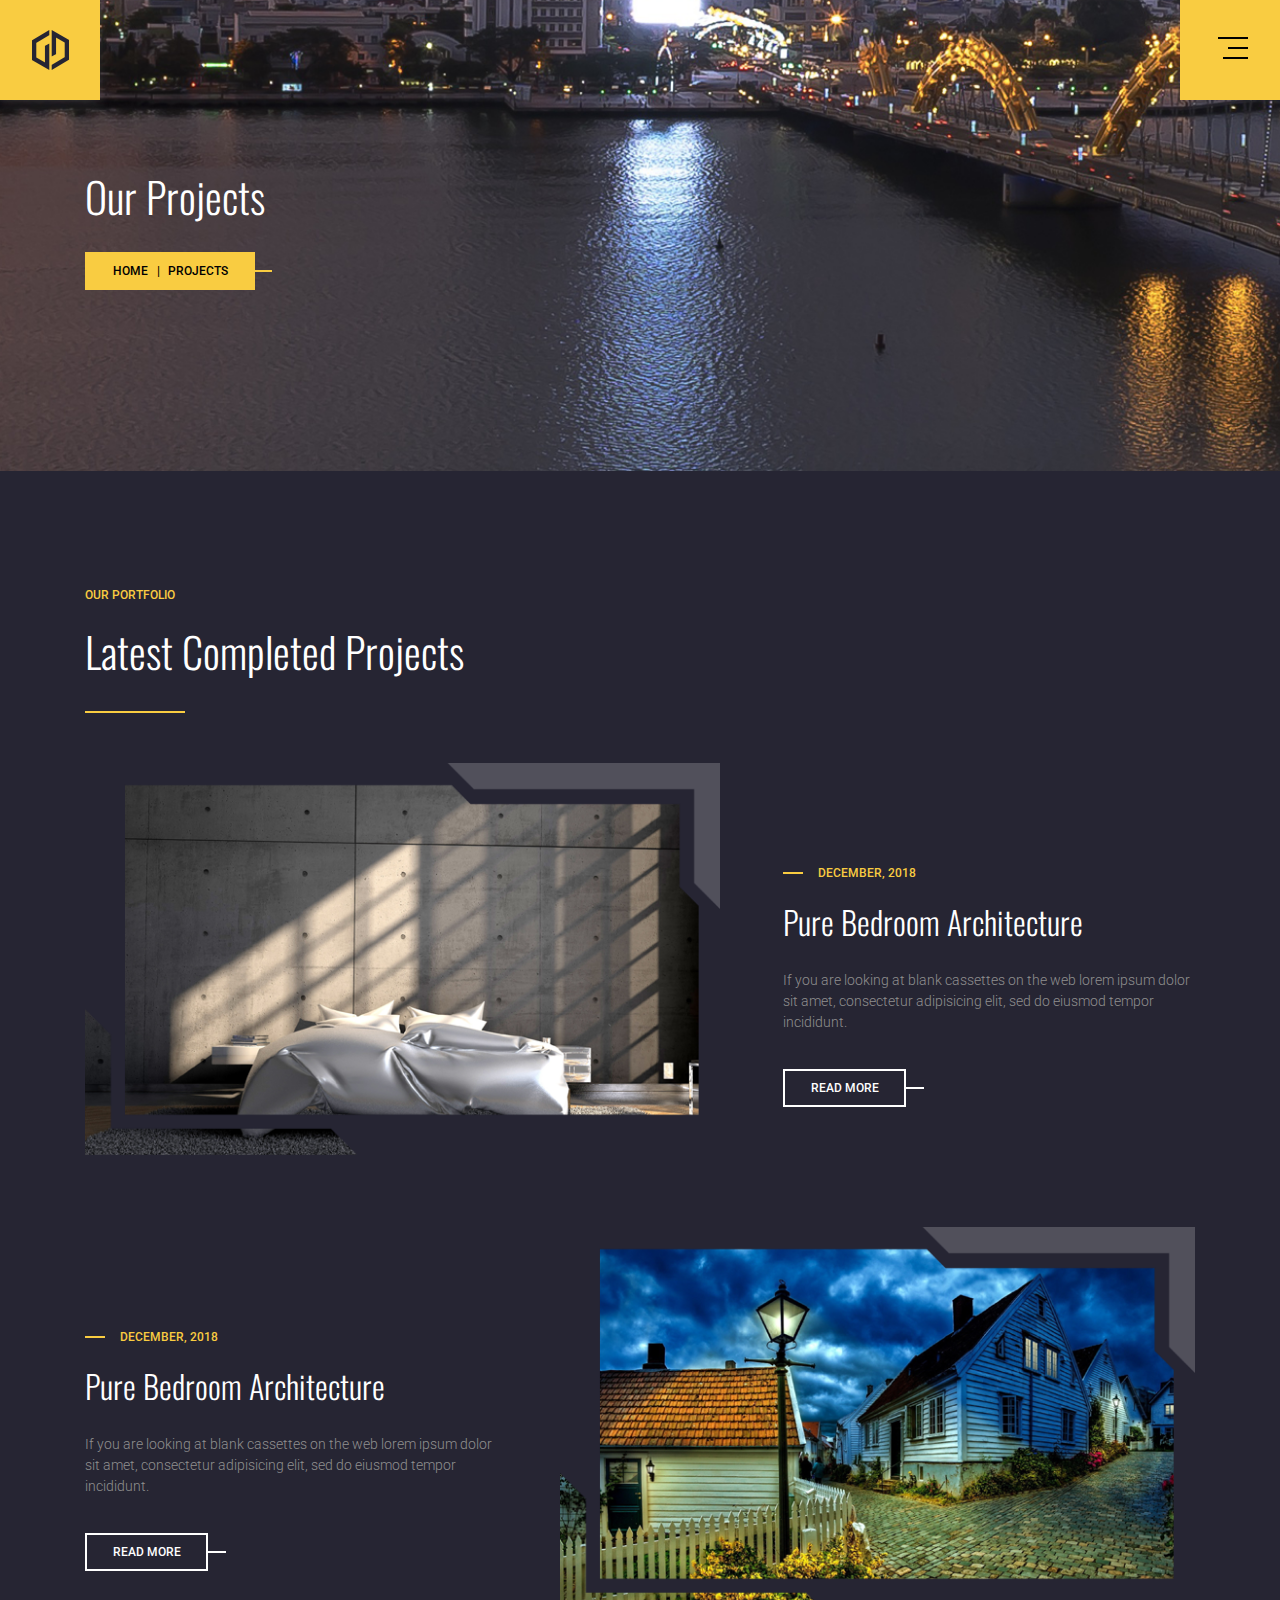
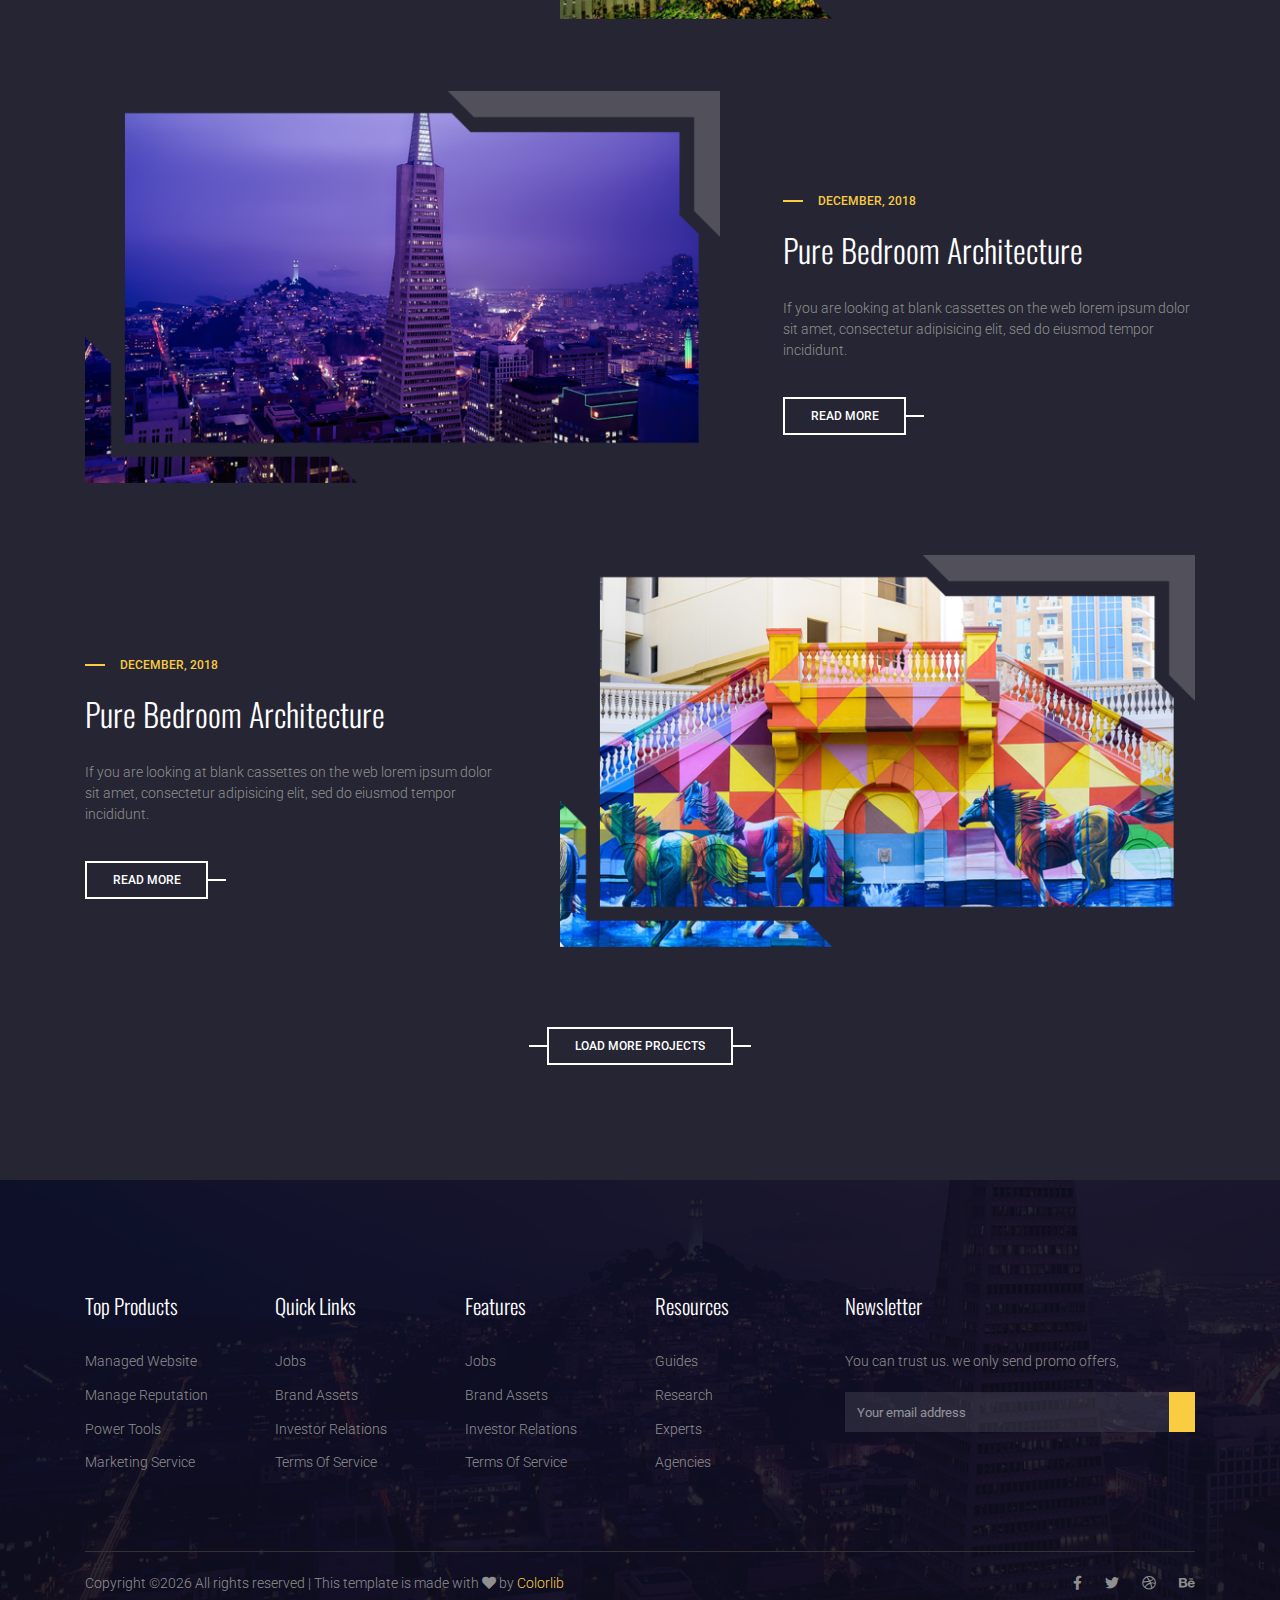
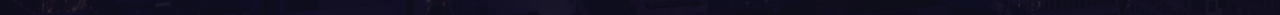
==== projects.html @ 7d42d8de "Progress" ====
<!DOCTYPE html>
<html lang="en">
<head>
  <meta charset="UTF-8">
  <meta name="viewport" content="width=device-width, initial-scale=1.0">
  <meta http-equiv="X-UA-Compatible" content="ie=edge">
	<title>Projects</title>
	<link href="https://fonts.googleapis.com/css?family=Oswald:300,400,500" rel="stylesheet">
	<link href="https://fonts.googleapis.com/css?family=Roboto:300i,400,500" rel="stylesheet">

	<link rel="stylesheet" href="vendor/themify-icons/themify-icons.css">
	<link rel="stylesheet" href="https://cdn.linearicons.com/free/1.0.0/icon-font.min.css">
	<link rel="stylesheet" href="https://use.fontawesome.com/releases/v5.6.3/css/all.css">
	<link rel="stylesheet" href="vendor/owl-carousel/owl.theme.default.min.css">
	<link rel="stylesheet" href="vendor/owl-carousel/owl.carousel.min.css">
	<link rel="stylesheet" href="vendor/bootstrap/bootstrap.min.css">
  <link rel="stylesheet" href="css/style.css">
</head>
<body>
	<!-- ================Offcanvus Menu Area =================-->
	<div class="side_menu">
			<ul class="list menu_right">
				<li>
					<a href="index.html">Home</a>
				</li>
				<li>
					<a href="about.html">About</a>
				</li>
				<li>
					<a href="projects.html">Projects</a>
				</li>
				<li>
					<a href="service.html">Service</a>
				</li>
				<li>
					<a href="#">Pages</a>
					<ul class="list">
						<li>
							<a href="elements.html">Elements</a>
						</li>
					</ul>
				</li>
				<li>
					<a href="#">Blog</a>
					<ul class="list">
						<li>
							<a href="blog.html">Blog</a>
						</li>
						<li>
							<a href="single-blog.html">Blog Details</a>
						</li>
					</ul>
				</li>
				<li>
					<a href="contact.html">Contact</a>
				</li>
			</ul>
	</div>
	<!--================End Offcanvus Menu Area =================-->

	<!--================Canvus Menu Area =================-->
	<div class="canvus_menu">
		<div class="container">
			<div class="float-right">
				<div class="toggle_icon" title="Menu Bar">
					<span></span>
				</div>
			</div>
		</div>
	</div>
	<!--================End Canvus Menu Area =================-->

  <header class="hero-banner project-bg">
    <a class="navbar-brand" href="index.html">
      <img src="img/logo.png" alt="">
    </a>
    
    <div class="container">
      <h2 class="section-intro__subtitle">Our Projects</h2>
      <div class="btn-group breadcrumb">
        <a href="#/" class="btn">Home</a>
        <span class="btn btn--rightBorder">Projects</span>
      </div>
    </div>
  </header>

  <section class="portfolio section-margin">
		<div class="container">
			<div class="section-intro">
				<h4 class="section-intro__title">OUR PORTFOLIO</h4>
				<h2 class="section-intro__subtitle bottom-border">Latest Completed Projects</h2>
			</div>

			<div class="row align-items-end pb-md-5 mb-4">
				<div class="col-md-7 mb-4 mb-md-0">
					<div class="portfolio__img">
						<img class="img-fluid" src="img/portfolio1.png" alt="">
					</div>
				</div>
				<div class="col-md-5 mb-5 pl-xl-5">
					<h4 class="section-intro__title left-border">December, 2018</h4>
					<h2 class="section-intro__subtitle small">Pure Bedroom Architecture</h2>
					<p>If you are looking at blank cassettes on the web lorem ipsum dolor sit amet, consectetur adipisicing elit, sed do eiusmod tempor incididunt.</p>

					<a class="btn btn--rightBorder mt-3" href="#/">Read More</a>
				</div>
			</div>

			<div class="row align-items-end pb-md-5 mb-4">
				<div class="col-md-5 mb-5 pr-xl-5 order-2 order-md-1">
					<h4 class="section-intro__title left-border">December, 2018</h4>
					<h2 class="section-intro__subtitle small">Pure Bedroom Architecture</h2>
					<p>If you are looking at blank cassettes on the web lorem ipsum dolor sit amet, consectetur adipisicing elit, sed do eiusmod tempor incididunt.</p>

					<a class="btn btn--rightBorder mt-3" href="#/">Read More</a>
				</div>
				<div class="col-md-7 mb-4 mb-md-0 order-1 order-md-2">
					<div class="portfolio__img">
						<img class="img-fluid" src="img/portfolio2.png" alt="">
					</div>
				</div>
			</div>

			<div class="row align-items-end pb-md-5 mb-4">
				<div class="col-md-7 mb-4 mb-md-0">
					<div class="portfolio__img">
						<img class="img-fluid" src="img/portfolio3.png" alt="">
					</div>
				</div>

				<div class="col-md-5 mb-5 pl-xl-5">
					<h4 class="section-intro__title left-border">December, 2018</h4>
					<h2 class="section-intro__subtitle small">Pure Bedroom Architecture</h2>
					<p>If you are looking at blank cassettes on the web lorem ipsum dolor sit amet, consectetur adipisicing elit, sed do eiusmod tempor incididunt.</p>

					<a class="btn btn--rightBorder mt-3" href="#/">Read More</a>
				</div>
			</div>

			<div class="row align-items-end pb-md-5 mb-4">
				<div class="col-md-5 mb-5 pr-xl-5 order-2 order-md-1">
					<h4 class="section-intro__title left-border">December, 2018</h4>
					<h2 class="section-intro__subtitle small">Pure Bedroom Architecture</h2>
					<p>If you are looking at blank cassettes on the web lorem ipsum dolor sit amet, consectetur adipisicing elit, sed do eiusmod tempor incididunt.</p>

					<a class="btn btn--rightBorder mt-3" href="#/">Read More</a>
				</div>

				<div class="col-md-7 order-1 order-md-2 mb-4 mb-md-0">
					<div class="portfolio__img">
						<img class="img-fluid" src="img/portfolio4.png" alt="">
					</div>
				</div>
			</div>

			<div class="text-center pt-2">
				<button class="btn btn--rightBorder btn--leftBorder">Load More Projects</button>
			</div>
		</div>
	</section>

	<footer class="footer footer-bg">
		<div class="container">
			<div class="row">
				<div class="col-sm-4 col-lg-2 mb-4 mb-lg-0 text-center text-sm-left">
					<h3 class="footer__title">Top Products</h3>
					<ul class="footer__link">
						<li><a href="#/">managed Website</a></li>
						<li><a href="#/">Manage Reputation</a></li>
						<li><a href="#/">power Tools</a></li>
						<li><a href="#/">Marketing Service</a></li>
					</ul>
				</div>
				<div class="col-sm-4 col-lg-2 mb-4 mb-lg-0 text-center text-sm-left">
					<h3 class="footer__title">Quick Links</h3>
					<ul class="footer__link">
						<li><a href="#/">Jobs</a></li>
						<li><a href="#/">Brand Assets</a></li>
						<li><a href="#/">Investor Relations</a></li>
						<li><a href="#/">Terms of Service</a></li>
					</ul>
				</div>
				<div class="col-sm-4 col-lg-2 mb-4 mb-lg-0 text-center text-sm-left">
					<h3 class="footer__title">Features</h3>
					<ul class="footer__link">
						<li><a href="#/">Jobs</a></li>
						<li><a href="#/">Brand Assets</a></li>
						<li><a href="#/">Investor Relations</a></li>
						<li><a href="#/">Terms of Service</a></li>
					</ul>
				</div>
				<div class="col-sm-4 col-lg-2 mb-4 mb-lg-0 text-center text-sm-left">
					<h3 class="footer__title">Resources</h3>
					<ul class="footer__link">
						<li><a href="#/">Guides</a></li>
						<li><a href="#/">Research</a></li>
						<li><a href="#/">Experts</a></li>
						<li><a href="#/">Agencies</a></li>
					</ul>
				</div>
				<div class="col-sm-8 col-lg-4 mb-4 mb-lg-0 text-center text-sm-left">
					<h3 class="footer__title">Newsletter</h3>
					<p>You can trust us. we only send promo offers,</p>
					<form action="" class="form-subscribe">
						<div class="input-group">
							<input type="email" class="form-control" placeholder="Your email address" required>
							<div class="input-group-append">
								<button class="btn-append" type="submit"><i class="lnr lnr-arrow-right"></i></button>
							</div>
						</div>
					</form>
				</div>
			</div>
			<div class="d-sm-flex justify-content-between footer__bottom top-border">
				<p><!-- Link back to Colorlib can't be removed. Template is licensed under CC BY 3.0. -->
Copyright &copy;<script>document.write(new Date().getFullYear());</script> All rights reserved | This template is made with <i class="fa fa-heart" aria-hidden="true"></i> by <a href="https://colorlib.com" target="_blank">Colorlib</a>
<!-- Link back to Colorlib can't be removed. Template is licensed under CC BY 3.0. --></p>
				<ul class="social-icons mt-2 mt-sm-0">
					<li><a href="#/"><i class="fab fa-facebook-f"></i></a></li>
					<li><a href="#/"><i class="fab fa-twitter"></i></a></li>
					<li><a href="#/"><i class="fab fa-dribbble"></i></a></li>
					<li><a href="#/"><i class="fab fa-behance"></i></a></li>					
				</ul>
			</div>
		</div>
	</footer>



	<script src="vendor/jquery/jquery-3.2.1.min.js"></script>	
	<script src="vendor/bootstrap/bootstrap.bundle.min.js"></script>
	<script src="vendor/owl-carousel/owl.carousel.min.js"></script>

	<script>
		var dropToggle = $('.menu_right > li').has('ul').children('a');
		dropToggle.on('click', function() {
			dropToggle.not(this).closest('li').find('ul').slideUp(200);
			$(this).closest('li').children('ul').slideToggle(200);
			return false;
		});

		$( ".toggle_icon" ).on('click', function() {
			$( 'body' ).toggleClass( "open" );
		});
	</script>
</body>
</html>
---- vendor/themify-icons/themify-icons.css ----
@font-face {
	font-family: 'themify';
	src:url('fonts/themify.eot?-fvbane');
	src:url('fonts/themify.eot?#iefix-fvbane') format('embedded-opentype'),
		url('fonts/themify.woff?-fvbane') format('woff'),
		url('fonts/themify.ttf?-fvbane') format('truetype'),
		url('fonts/themify.svg?-fvbane#themify') format('svg');
	font-weight: normal;
	font-style: normal;
}

[class^="ti-"], [class*=" ti-"] {
	font-family: 'themify';
	speak: none;
	font-style: normal;
	font-weight: normal;
	font-variant: normal;
	text-transform: none;
	line-height: 1;

	/* Better Font Rendering =========== */
	-webkit-font-smoothing: antialiased;
	-moz-osx-font-smoothing: grayscale;
}

.ti-wand:before {
	content: "\e600";
}
.ti-volume:before {
	content: "\e601";
}
.ti-user:before {
	content: "\e602";
}
.ti-unlock:before {
	content: "\e603";
}
.ti-unlink:before {
	content: "\e604";
}
.ti-trash:before {
	content: "\e605";
}
.ti-thought:before {
	content: "\e606";
}
.ti-target:before {
	content: "\e607";
}
.ti-tag:before {
	content: "\e608";
}
.ti-tablet:before {
	content: "\e609";
}
.ti-star:before {
	content: "\e60a";
}
.ti-spray:before {
	content: "\e60b";
}
.ti-signal:before {
	content: "\e60c";
}
.ti-shopping-cart:before {
	content: "\e60d";
}
.ti-shopping-cart-full:before {
	content: "\e60e";
}
.ti-settings:before {
	content: "\e60f";
}
.ti-search:before {
	content: "\e610";
}
.ti-zoom-in:before {
	content: "\e611";
}
.ti-zoom-out:before {
	content: "\e612";
}
.ti-cut:before {
	content: "\e613";
}
.ti-ruler:before {
	content: "\e614";
}
.ti-ruler-pencil:before {
	content: "\e615";
}
.ti-ruler-alt:before {
	content: "\e616";
}
.ti-bookmark:before {
	content: "\e617";
}
.ti-bookmark-alt:before {
	content: "\e618";
}
.ti-reload:before {
	content: "\e619";
}
.ti-plus:before {
	content: "\e61a";
}
.ti-pin:before {
	content: "\e61b";
}
.ti-pencil:before {
	content: "\e61c";
}
.ti-pencil-alt:before {
	content: "\e61d";
}
.ti-paint-roller:before {
	content: "\e61e";
}
.ti-paint-bucket:before {
	content: "\e61f";
}
.ti-na:before {
	content: "\e620";
}
.ti-mobile:before {
	content: "\e621";
}
.ti-minus:before {
	content: "\e622";
}
.ti-medall:before {
	content: "\e623";
}
.ti-medall-alt:before {
	content: "\e624";
}
.ti-marker:before {
	content: "\e625";
}
.ti-marker-alt:before {
	content: "\e626";
}
.ti-arrow-up:before {
	content: "\e627";
}
.ti-arrow-right:before {
	content: "\e628";
}
.ti-arrow-left:before {
	content: "\e629";
}
.ti-arrow-down:before {
	content: "\e62a";
}
.ti-lock:before {
	content: "\e62b";
}
.ti-location-arrow:before {
	content: "\e62c";
}
.ti-link:before {
	content: "\e62d";
}
.ti-layout:before {
	content: "\e62e";
}
.ti-layers:before {
	content: "\e62f";
}
.ti-layers-alt:before {
	content: "\e630";
}
.ti-key:before {
	content: "\e631";
}
.ti-import:before {
	content: "\e632";
}
.ti-image:before {
	content: "\e633";
}
.ti-heart:before {
	content: "\e634";
}
.ti-heart-broken:before {
	content: "\e635";
}
.ti-hand-stop:before {
	content: "\e636";
}
.ti-hand-open:before {
	content: "\e637";
}
.ti-hand-drag:before {
	content: "\e638";
}
.ti-folder:before {
	content: "\e639";
}
.ti-flag:before {
	content: "\e63a";
}
.ti-flag-alt:before {
	content: "\e63b";
}
.ti-flag-alt-2:before {
	content: "\e63c";
}
.ti-eye:before {
	content: "\e63d";
}
.ti-export:before {
	content: "\e63e";
}
.ti-exchange-vertical:before {
	content: "\e63f";
}
.ti-desktop:before {
	content: "\e640";
}
.ti-cup:before {
	content: "\e641";
}
.ti-crown:before {
	content: "\e642";
}
.ti-comments:before {
	content: "\e643";
}
.ti-comment:before {
	content: "\e644";
}
.ti-comment-alt:before {
	content: "\e645";
}
.ti-close:before {
	content: "\e646";
}
.ti-clip:before {
	content: "\e647";
}
.ti-angle-up:before {
	content: "\e648";
}
.ti-angle-right:before {
	content: "\e649";
}
.ti-angle-left:before {
	content: "\e64a";
}
.ti-angle-down:before {
	content: "\e64b";
}
.ti-check:before {
	content: "\e64c";
}
.ti-check-box:before {
	content: "\e64d";
}
.ti-camera:before {
	content: "\e64e";
}
.ti-announcement:before {
	content: "\e64f";
}
.ti-brush:before {
	content: "\e650";
}
.ti-briefcase:before {
	content: "\e651";
}
.ti-bolt:before {
	content: "\e652";
}
.ti-bolt-alt:before {
	content: "\e653";
}
.ti-blackboard:before {
	content: "\e654";
}
.ti-bag:before {
	content: "\e655";
}
.ti-move:before {
	content: "\e656";
}
.ti-arrows-vertical:before {
	content: "\e657";
}
.ti-arrows-horizontal:before {
	content: "\e658";
}
.ti-fullscreen:before {
	content: "\e659";
}
.ti-arrow-top-right:before {
	content: "\e65a";
}
.ti-arrow-top-left:before {
	content: "\e65b";
}
.ti-arrow-circle-up:before {
	content: "\e65c";
}
.ti-arrow-circle-right:before {
	content: "\e65d";
}
.ti-arrow-circle-left:before {
	content: "\e65e";
}
.ti-arrow-circle-down:before {
	content: "\e65f";
}
.ti-angle-double-up:before {
	content: "\e660";
}
.ti-angle-double-right:before {
	content: "\e661";
}
.ti-angle-double-left:before {
	content: "\e662";
}
.ti-angle-double-down:before {
	content: "\e663";
}
.ti-zip:before {
	content: "\e664";
}
.ti-world:before {
	content: "\e665";
}
.ti-wheelchair:before {
	content: "\e666";
}
.ti-view-list:before {
	content: "\e667";
}
.ti-view-list-alt:before {
	content: "\e668";
}
.ti-view-grid:before {
	content: "\e669";
}
.ti-uppercase:before {
	content: "\e66a";
}
.ti-upload:before {
	content: "\e66b";
}
.ti-underline:before {
	content: "\e66c";
}
.ti-truck:before {
	content: "\e66d";
}
.ti-timer:before {
	content: "\e66e";
}
.ti-ticket:before {
	content: "\e66f";
}
.ti-thumb-up:before {
	content: "\e670";
}
.ti-thumb-down:before {
	content: "\e671";
}
.ti-text:before {
	content: "\e672";
}
.ti-stats-up:before {
	content: "\e673";
}
.ti-stats-down:before {
	content: "\e674";
}
.ti-split-v:before {
	content: "\e675";
}
.ti-split-h:before {
	content: "\e676";
}
.ti-smallcap:before {
	content: "\e677";
}
.ti-shine:before {
	content: "\e678";
}
.ti-shift-right:before {
	content: "\e679";
}
.ti-shift-left:before {
	content: "\e67a";
}
.ti-shield:before {
	content: "\e67b";
}
.ti-notepad:before {
	content: "\e67c";
}
.ti-server:before {
	content: "\e67d";
}
.ti-quote-right:before {
	content: "\e67e";
}
.ti-quote-left:before {
	content: "\e67f";
}
.ti-pulse:before {
	content: "\e680";
}
.ti-printer:before {
	content: "\e681";
}
.ti-power-off:before {
	content: "\e682";
}
.ti-plug:before {
	content: "\e683";
}
.ti-pie-chart:before {
	content: "\e684";
}
.ti-paragraph:before {
	content: "\e685";
}
.ti-panel:before {
	content: "\e686";
}
.ti-package:before {
	content: "\e687";
}
.ti-music:before {
	content: "\e688";
}
.ti-music-alt:before {
	content: "\e689";
}
.ti-mouse:before {
	content: "\e68a";
}
.ti-mouse-alt:before {
	content: "\e68b";
}
.ti-money:before {
	content: "\e68c";
}
.ti-microphone:before {
	content: "\e68d";
}
.ti-menu:before {
	content: "\e68e";
}
.ti-menu-alt:before {
	content: "\e68f";
}
.ti-map:before {
	content: "\e690";
}
.ti-map-alt:before {
	content: "\e691";
}
.ti-loop:before {
	content: "\e692";
}
.ti-location-pin:before {
	content: "\e693";
}
.ti-list:before {
	content: "\e694";
}
.ti-light-bulb:before {
	content: "\e695";
}
.ti-Italic:before {
	content: "\e696";
}
.ti-info:before {
	content: "\e697";
}
.ti-infinite:before {
	content: "\e698";
}
.ti-id-badge:before {
	content: "\e699";
}
.ti-hummer:before {
	content: "\e69a";
}
.ti-home:before {
	content: "\e69b";
}
.ti-help:before {
	content: "\e69c";
}
.ti-headphone:before {
	content: "\e69d";
}
.ti-harddrives:before {
	content: "\e69e";
}
.ti-harddrive:before {
	content: "\e69f";
}
.ti-gift:before {
	content: "\e6a0";
}
.ti-game:before {
	content: "\e6a1";
}
.ti-filter:before {
	content: "\e6a2";
}
.ti-files:before {
	content: "\e6a3";
}
.ti-file:before {
	content: "\e6a4";
}
.ti-eraser:before {
	content: "\e6a5";
}
.ti-envelope:before {
	content: "\e6a6";
}
.ti-download:before {
	content: "\e6a7";
}
.ti-direction:before {
	content: "\e6a8";
}
.ti-direction-alt:before {
	content: "\e6a9";
}
.ti-dashboard:before {
	content: "\e6aa";
}
.ti-control-stop:before {
	content: "\e6ab";
}
.ti-control-shuffle:before {
	content: "\e6ac";
}
.ti-control-play:before {
	content: "\e6ad";
}
.ti-control-pause:before {
	content: "\e6ae";
}
.ti-control-forward:before {
	content: "\e6af";
}
.ti-control-backward:before {
	content: "\e6b0";
}
.ti-cloud:before {
	content: "\e6b1";
}
.ti-cloud-up:before {
	content: "\e6b2";
}
.ti-cloud-down:before {
	content: "\e6b3";
}
.ti-clipboard:before {
	content: "\e6b4";
}
.ti-car:before {
	content: "\e6b5";
}
.ti-calendar:before {
	content: "\e6b6";
}
.ti-book:before {
	content: "\e6b7";
}
.ti-bell:before {
	content: "\e6b8";
}
.ti-basketball:before {
	content: "\e6b9";
}
.ti-bar-chart:before {
	content: "\e6ba";
}
.ti-bar-chart-alt:before {
	content: "\e6bb";
}
.ti-back-right:before {
	content: "\e6bc";
}
.ti-back-left:before {
	content: "\e6bd";
}
.ti-arrows-corner:before {
	content: "\e6be";
}
.ti-archive:before {
	content: "\e6bf";
}
.ti-anchor:before {
	content: "\e6c0";
}
.ti-align-right:before {
	content: "\e6c1";
}
.ti-align-left:before {
	content: "\e6c2";
}
.ti-align-justify:before {
	content: "\e6c3";
}
.ti-align-center:before {
	content: "\e6c4";
}
.ti-alert:before {
	content: "\e6c5";
}
.ti-alarm-clock:before {
	content: "\e6c6";
}
.ti-agenda:before {
	content: "\e6c7";
}
.ti-write:before {
	content: "\e6c8";
}
.ti-window:before {
	content: "\e6c9";
}
.ti-widgetized:before {
	content: "\e6ca";
}
.ti-widget:before {
	content: "\e6cb";
}
.ti-widget-alt:before {
	content: "\e6cc";
}
.ti-wallet:before {
	content: "\e6cd";
}
.ti-video-clapper:before {
	content: "\e6ce";
}
.ti-video-camera:before {
	content: "\e6cf";
}
.ti-vector:before {
	content: "\e6d0";
}
.ti-themify-logo:before {
	content: "\e6d1";
}
.ti-themify-favicon:before {
	content: "\e6d2";
}
.ti-themify-favicon-alt:before {
	content: "\e6d3";
}
.ti-support:before {
	content: "\e6d4";
}
.ti-stamp:before {
	content: "\e6d5";
}
.ti-split-v-alt:before {
	content: "\e6d6";
}
.ti-slice:before {
	content: "\e6d7";
}
.ti-shortcode:before {
	content: "\e6d8";
}
.ti-shift-right-alt:before {
	content: "\e6d9";
}
.ti-shift-left-alt:before {
	content: "\e6da";
}
.ti-ruler-alt-2:before {
	content: "\e6db";
}
.ti-receipt:before {
	content: "\e6dc";
}
.ti-pin2:before {
	content: "\e6dd";
}
.ti-pin-alt:before {
	content: "\e6de";
}
.ti-pencil-alt2:before {
	content: "\e6df";
}
.ti-palette:before {
	content: "\e6e0";
}
.ti-more:before {
	content: "\e6e1";
}
.ti-more-alt:before {
	content: "\e6e2";
}
.ti-microphone-alt:before {
	content: "\e6e3";
}
.ti-magnet:before {
	content: "\e6e4";
}
.ti-line-double:before {
	content: "\e6e5";
}
.ti-line-dotted:before {
	content: "\e6e6";
}
.ti-line-dashed:before {
	content: "\e6e7";
}
.ti-layout-width-full:before {
	content: "\e6e8";
}
.ti-layout-width-default:before {
	content: "\e6e9";
}
.ti-layout-width-default-alt:before {
	content: "\e6ea";
}
.ti-layout-tab:before {
	content: "\e6eb";
}
.ti-layout-tab-window:before {
	content: "\e6ec";
}
.ti-layout-tab-v:before {
	content: "\e6ed";
}
.ti-layout-tab-min:before {
	content: "\e6ee";
}
.ti-layout-slider:before {
	content: "\e6ef";
}
.ti-layout-slider-alt:before {
	content: "\e6f0";
}
.ti-layout-sidebar-right:before {
	content: "\e6f1";
}
.ti-layout-sidebar-none:before {
	content: "\e6f2";
}
.ti-layout-sidebar-left:before {
	content: "\e6f3";
}
.ti-layout-placeholder:before {
	content: "\e6f4";
}
.ti-layout-menu:before {
	content: "\e6f5";
}
.ti-layout-menu-v:before {
	content: "\e6f6";
}
.ti-layout-menu-separated:before {
	content: "\e6f7";
}
.ti-layout-menu-full:before {
	content: "\e6f8";
}
.ti-layout-media-right-alt:before {
	content: "\e6f9";
}
.ti-layout-media-right:before {
	content: "\e6fa";
}
.ti-layout-media-overlay:before {
	content: "\e6fb";
}
.ti-layout-media-overlay-alt:before {
	content: "\e6fc";
}
.ti-layout-media-overlay-alt-2:before {
	content: "\e6fd";
}
.ti-layout-media-left-alt:before {
	content: "\e6fe";
}
.ti-layout-media-left:before {
	content: "\e6ff";
}
.ti-layout-media-center-alt:before {
	content: "\e700";
}
.ti-layout-media-center:before {
	content: "\e701";
}
.ti-layout-list-thumb:before {
	content: "\e702";
}
.ti-layout-list-thumb-alt:before {
	content: "\e703";
}
.ti-layout-list-post:before {
	content: "\e704";
}
.ti-layout-list-large-image:before {
	content: "\e705";
}
.ti-layout-line-solid:before {
	content: "\e706";
}
.ti-layout-grid4:before {
	content: "\e707";
}
.ti-layout-grid3:before {
	content: "\e708";
}
.ti-layout-grid2:before {
	content: "\e709";
}
.ti-layout-grid2-thumb:before {
	content: "\e70a";
}
.ti-layout-cta-right:before {
	content: "\e70b";
}
.ti-layout-cta-left:before {
	content: "\e70c";
}
.ti-layout-cta-center:before {
	content: "\e70d";
}
.ti-layout-cta-btn-right:before {
	content: "\e70e";
}
.ti-layout-cta-btn-left:before {
	content: "\e70f";
}
.ti-layout-column4:before {
	content: "\e710";
}
.ti-layout-column3:before {
	content: "\e711";
}
.ti-layout-column2:before {
	content: "\e712";
}
.ti-layout-accordion-separated:before {
	content: "\e713";
}
.ti-layout-accordion-merged:before {
	content: "\e714";
}
.ti-layout-accordion-list:before {
	content: "\e715";
}
.ti-ink-pen:before {
	content: "\e716";
}
.ti-info-alt:before {
	content: "\e717";
}
.ti-help-alt:before {
	content: "\e718";
}
.ti-headphone-alt:before {
	content: "\e719";
}
.ti-hand-point-up:before {
	content: "\e71a";
}
.ti-hand-point-right:before {
	content: "\e71b";
}
.ti-hand-point-left:before {
	content: "\e71c";
}
.ti-hand-point-down:before {
	content: "\e71d";
}
.ti-gallery:before {
	content: "\e71e";
}
.ti-face-smile:before {
	content: "\e71f";
}
.ti-face-sad:before {
	content: "\e720";
}
.ti-credit-card:before {
	content: "\e721";
}
.ti-control-skip-forward:before {
	content: "\e722";
}
.ti-control-skip-backward:before {
	content: "\e723";
}
.ti-control-record:before {
	content: "\e724";
}
.ti-control-eject:before {
	content: "\e725";
}
.ti-comments-smiley:before {
	content: "\e726";
}
.ti-brush-alt:before {
	content: "\e727";
}
.ti-youtube:before {
	content: "\e728";
}
.ti-vimeo:before {
	content: "\e729";
}
.ti-twitter:before {
	content: "\e72a";
}
.ti-time:before {
	content: "\e72b";
}
.ti-tumblr:before {
	content: "\e72c";
}
.ti-skype:before {
	content: "\e72d";
}
.ti-share:before {
	content: "\e72e";
}
.ti-share-alt:before {
	content: "\e72f";
}
.ti-rocket:before {
	content: "\e730";
}
.ti-pinterest:before {
	content: "\e731";
}
.ti-new-window:before {
	content: "\e732";
}
.ti-microsoft:before {
	content: "\e733";
}
.ti-list-ol:before {
	content: "\e734";
}
.ti-linkedin:before {
	content: "\e735";
}
.ti-layout-sidebar-2:before {
	content: "\e736";
}
.ti-layout-grid4-alt:before {
	content: "\e737";
}
.ti-layout-grid3-alt:before {
	content: "\e738";
}
.ti-layout-grid2-alt:before {
	content: "\e739";
}
.ti-layout-column4-alt:before {
	content: "\e73a";
}
.ti-layout-column3-alt:before {
	content: "\e73b";
}
.ti-layout-column2-alt:before {
	content: "\e73c";
}
.ti-instagram:before {
	content: "\e73d";
}
.ti-google:before {
	content: "\e73e";
}
.ti-github:before {
	content: "\e73f";
}
.ti-flickr:before {
	content: "\e740";
}
.ti-facebook:before {
	content: "\e741";
}
.ti-dropbox:before {
	content: "\e742";
}
.ti-dribbble:before {
	content: "\e743";
}
.ti-apple:before {
	content: "\e744";
}
.ti-android:before {
	content: "\e745";
}
.ti-save:before {
	content: "\e746";
}
.ti-save-alt:before {
	content: "\e747";
}
.ti-yahoo:before {
	content: "\e748";
}
.ti-wordpress:before {
	content: "\e749";
}
.ti-vimeo-alt:before {
	content: "\e74a";
}
.ti-twitter-alt:before {
	content: "\e74b";
}
.ti-tumblr-alt:before {
	content: "\e74c";
}
.ti-trello:before {
	content: "\e74d";
}
.ti-stack-overflow:before {
	content: "\e74e";
}
.ti-soundcloud:before {
	content: "\e74f";
}
.ti-sharethis:before {
	content: "\e750";
}
.ti-sharethis-alt:before {
	content: "\e751";
}
.ti-reddit:before {
	content: "\e752";
}
.ti-pinterest-alt:before {
	content: "\e753";
}
.ti-microsoft-alt:before {
	content: "\e754";
}
.ti-linux:before {
	content: "\e755";
}
.ti-jsfiddle:before {
	content: "\e756";
}
.ti-joomla:before {
	content: "\e757";
}
.ti-html5:before {
	content: "\e758";
}
.ti-flickr-alt:before {
	content: "\e759";
}
.ti-email:before {
	content: "\e75a";
}
.ti-drupal:before {
	content: "\e75b";
}
.ti-dropbox-alt:before {
	content: "\e75c";
}
.ti-css3:before {
	content: "\e75d";
}
.ti-rss:before {
	content: "\e75e";
}
.ti-rss-alt:before {
	content: "\e75f";
}
---- css/style.css ----
@define-mixin atSmall {
  @media (min-width: 576px) {
    @mixin-content;
  }
}
@define-mixin atMedium {
  @media (min-width: 768px) {
    @mixin-content;
  }
}
@define-mixin atLarge {
  @media (min-width: 992px) {
    @mixin-content;
  }
}
@define-mixin atExtraLarge {
  @media (min-width: 1200px) {
    @mixin-content;
  }
}
body {
  font-family: "Roboto", sans-serif;
  background: #262533;
  color: #8f8f8f;
  font-size: 0.875rem;
  font-weight: 300;
}

h1,
h2,
h3 {
  font-family: "Oswald", sans-serif;
}

p {
  margin-bottom: 20px;
}

a:hover {
  text-decoration: none;
}

ul {
  margin: 0;
  padding: 0;
  list-style-type: none;
}

button {
  cursor: pointer;
}

.btn:focus {
  outline: 0;
  box-shadow: none;
}

.form-control:hover,
.form-control:focus {
  outline: 0;
  box-shadow: none;
}

.owl-carousel .owl-item img {
  width: auto !important;
}

.section-margin {
  margin-top: 60px;
  margin-bottom: 60px;
}
@media (min-width: 992px) {
  .section-margin {
    margin-top: 115px;
    margin-bottom: 115px;
  }
}

.navbar-brand {
  position: absolute;
  z-index: 50;
  top: 0;
  left: 0;
  padding: 0;
  box-shadow: 0px 5px 10px 0px rgba(153, 153, 153, 0.2);
}
.navbar-brand img {
  width: 70px;
  height: 70px;
}
@media (min-width: 1200px) {
  .navbar-brand img {
    width: 100px;
    height: 100px;
  }
}

.mt-20 {
  margin-top: 20px;
}

.mt-30 {
  margin-top: 30px;
}

.section-intro__title {
  font-size: 0.75rem;
  color: #f9cc41;
  margin-bottom: 1rem;
  text-transform: uppercase;
}
.section-intro__title.left-border {
  padding-left: 35px;
  position: relative;
}
.section-intro__title.left-border:after {
  content: "";
  display: block;
  min-width: 20px;
  height: 2px;
  background: #f9cc41;
  position: absolute;
  top: 50%;
  transform: translateY(-50%);
  left: 0;
}
.section-intro__subtitle {
  font-family: "Oswald", sans-serif;
  font-weight: 300;
  font-size: 2.625rem;
  color: #fff;
  margin-bottom: 1.5rem;
}
.section-intro__subtitle.bottom-border {
  padding-bottom: 30px;
  margin-bottom: 50px;
  position: relative;
}
.section-intro__subtitle.bottom-border:after {
  content: "";
  display: block;
  height: 2px;
  min-width: 100px;
  position: absolute;
  bottom: 0;
  left: 0;
  background: #f9cc41;
}
.section-intro__subtitle.small {
  font-size: 2rem;
}

/* Home Banner Area css
============================================================================================ */
.open .side_menu {
  right: 0px;
}
.open .canvus_menu .toggle_icon span {
  background: transparent !important;
}
.open .canvus_menu .toggle_icon span:before {
  transform: rotate(45deg);
  -webkit-transform: rotate(45deg);
  -moz-transform: rotate(45deg);
  -o-transform: rotate(45deg);
  -ms-transform: rotate(45deg);
  top: 0px;
  transition: all 0.5s ease-in-out;
  -webkit-transition: all 0.5s ease-in-out;
  -moz-transition: all 0.5s ease-in-out;
  -o-transition: all 0.5s ease-in-out;
  -ms-transition: all 0.5s ease-in-out;
}
.open .canvus_menu .toggle_icon span:after {
  width: 30px;
  transform: rotate(-45deg);
  -webkit-transform: rotate(-45deg);
  -moz-transform: rotate(-45deg);
  -o-transform: rotate(-45deg);
  -ms-transform: rotate(-45deg);
  bottom: 0px;
  transition: all 0.5s ease-in-out;
  -webkit-transition: all 0.5s ease-in-out;
  -moz-transition: all 0.5s ease-in-out;
  -o-transition: all 0.5s ease-in-out;
  -ms-transition: all 0.5s ease-in-out;
}

.canvus_menu {
  overflow: hidden;
  position: absolute;
  left: 0px;
  top: 0px;
  z-index: 10;
  width: 100%;
  padding-top: 30px;
  padding-bottom: 30px;
}
.canvus_menu .float-right {
  width: 100px;
  height: 100px;
  position: fixed;
  top: 0px;
  right: 0px;
  padding: 15px;
  background: #f9cc41;
  display: inline-block;
}
@media (max-width: 1200px) {
  .canvus_menu .float-right {
    width: 70px;
    height: 70px;
  }
}
.canvus_menu .toggle_icon {
  cursor: pointer;
  position: fixed;
  height: 20px;
  width: 30px;
  top: 27px;
  right: 32px;
  transition: all 0.3s ease 0s;
  -webkit-transition: all 0.3s ease 0s;
  -moz-transition: all 0.3s ease 0s;
  -o-transition: all 0.3s ease 0s;
  -ms-transition: all 0.3s ease 0s;
  background: transparent;
  padding: 20px;
  z-index: 9999;
}
@media (max-width: 1200px) {
  .canvus_menu .toggle_icon {
    top: 13px;
    right: 20px;
  }
}
.canvus_menu .toggle_icon span {
  height: 2px;
  width: 20px;
  display: block;
  background: #000000;
  cursor: pointer;
  position: absolute;
  right: 0px;
  top: 50%;
  transition: all 0.5s ease-in-out;
  -webkit-transition: all 0.5s ease-in-out;
  -moz-transition: all 0.5s ease-in-out;
  -o-transition: all 0.5s ease-in-out;
  -ms-transition: all 0.5s ease-in-out;
}
.canvus_menu .toggle_icon span:before {
  content: "";
  height: 2px;
  width: 30px;
  display: block;
  background: #000000;
  right: 0px;
  top: -10px;
  position: absolute;
  transition: all 0.5s ease-in-out;
  -webkit-transition: all 0.5s ease-in-out;
  -moz-transition: all 0.5s ease-in-out;
  -o-transition: all 0.5s ease-in-out;
  -ms-transition: all 0.5s ease-in-out;
}
.canvus_menu .toggle_icon span:after {
  content: "";
  height: 2px;
  width: 25px;
  display: block;
  background: #000000;
  right: 0px;
  bottom: -10px;
  position: absolute;
  transition: all 0.5s ease-in-out;
  -webkit-transition: all 0.5s ease-in-out;
  -moz-transition: all 0.5s ease-in-out;
  -o-transition: all 0.5s ease-in-out;
  -ms-transition: all 0.5s ease-in-out;
}
.canvus_menu .toggle_icon.blog span {
  background: #ffffff;
}
.canvus_menu .toggle_icon.blog span:after,
.canvus_menu .toggle_icon.blog span:before {
  background: #ffffff;
}

.side_menu {
  position: fixed;
  right: -29%;
  top: 0px;
  height: 100%;
  background: #262533;
  width: 100%;
  max-width: 29%;
  text-align: center;
  padding-left: 20px;
  z-index: 2;
  padding-right: 20px;
  transition: all 0.3s ease 0s;
  -webkit-transition: all 0.3s ease 0s;
  -moz-transition: all 0.3s ease 0s;
  -o-transition: all 0.3s ease 0s;
  -ms-transition: all 0.3s ease 0s;
  opacity: 0.95;
}
@media (max-width: 575px) {
  .side_menu {
    max-width: 75%;
    right: -75%;
  }
}
.side_menu .input-group {
  display: block;
  position: relative;
}
.side_menu .input-group input {
  width: 100%;
  border: none;
  border-radius: 0px;
  height: 40px;
  padding: 0px 28px 0px 15px;
  background: #f9cc41;
  line-height: 40px;
  font-size: 12px;
  color: #fff;
  font-family: #8f8f8f;
  outline: none;
  box-shadow: none;
}
.side_menu .input-group input.placeholder {
  font-size: 12px;
  color: #fff;
  font-family: #8f8f8f;
}
.side_menu .input-group input:-moz-placeholder {
  font-size: 12px;
  color: #fff;
  font-family: #8f8f8f;
}
.side_menu .input-group input::-moz-placeholder {
  font-size: 12px;
  color: #fff;
  font-family: #8f8f8f;
}
.side_menu .input-group input::-webkit-input-placeholder {
  font-size: 12px;
  color: #fff;
  font-family: #8f8f8f;
}
.side_menu .input-group .input-group-append {
  position: absolute;
  right: 10px;
  top: 47%;
  transform: translateY(-50%);
  z-index: 4;
}
.side_menu .input-group .input-group-append .btn-outline-secondary {
  border: none;
  border-radius: 0px;
  color: #fff;
  padding: 0px;
}
.side_menu .menu_right {
  position: absolute;
  left: 50%;
  top: 50%;
  transform: translate(-50%, -50%);
  -webkit-transform: translate(-50%, -50%);
  -moz-transform: translate(-50%, -50%);
  -o-transform: translate(-50%, -50%);
  -ms-transform: translate(-50%, -50%);
  max-height: 420px;
}
.side_menu .menu_right li {
  margin-bottom: 25px;
}
@media (max-width: 1440px) {
  .side_menu .menu_right li {
    margin-bottom: 15px;
  }
}
.side_menu .menu_right li:last-child {
  margin-bottom: 0px;
}
.side_menu .menu_right li a {
  font-size: 18px;
  font-weight: bold;
  color: #fff;
  text-transform: capitalize;
}
@media (max-width: 575px) {
  .side_menu .menu_right li a {
    font-size: 15px;
  }
}
.side_menu .menu_right li a:hover {
  color: #f9cc41;
}
.side_menu .menu_right li ul {
  display: none;
}
.side_menu .menu_right li ul li {
  text-align: left;
  margin-bottom: 10px;
  margin-left: 60px;
}
.side_menu .menu_right li ul li a {
  font-size: 14px;
  color: #fff;
  text-transform: capitalize;
  transition: all 0.3s ease 0s;
  -webkit-transition: all 0.3s ease 0s;
  -moz-transition: all 0.3s ease 0s;
  -o-transition: all 0.3s ease 0s;
  -ms-transition: all 0.3s ease 0s;
}
.side_menu .menu_right li ul li:first-child {
  margin-top: 10px;
}
.side_menu .menu_right li ul li:hover a {
  color: #f9cc41;
}

/* Home Banner Area css
============================================================================================ */
.hero-banner {
  padding: 120px 0 50px 0;
}
@media (min-width: 992px) {
  .hero-banner {
    padding: 125px 0 100px 0;
  }
}
@media (min-width: 1200px) {
  .hero-banner {
    padding: 165px 0;
  }
}
.hero-banner.project-bg {
  background: url("../img/project-bg.png") left center no-repeat;
  background-size: cover;
}

.breadcrumb {
  padding: 0;
  background: transparent;
}
.breadcrumb span {
  cursor: initial !important;
}
.breadcrumb .btn {
  background: #f9cc41;
  border-color: #f9cc41;
  color: #000000;
}
.breadcrumb .btn.btn--rightBorder:after {
  background: #f9cc41;
  right: -1.5rem;
}
.breadcrumb .btn:after {
  content: "|";
  margin: 0 5px 0 9px;
}
.breadcrumb .btn:last-child:after {
  content: "";
}
.breadcrumb .btn:first-child {
  padding-right: 0;
}
.breadcrumb .btn:not(:first-child) {
  padding-left: 0;
}

.btn {
  border: 2px solid #fff;
  border-radius: 0;
  text-transform: uppercase;
  font-size: 0.75rem;
  font-weight: 500;
  color: #fff;
  padding: 0.5rem 1.6rem;
  position: relative;
  background: transparent;
}
.btn--rightBorder:after {
  content: "";
  display: block;
  position: absolute;
  top: 50%;
  transform: translateY(-50%);
  right: -1.25rem;
  min-width: 1.25rem;
  height: 2px;
  background: #fff;
}
.btn--leftBorder:before {
  content: "";
  display: block;
  position: absolute;
  top: 50%;
  transform: translateY(-50%);
  left: -1.25rem;
  min-width: 1.25rem;
  height: 2px;
  background: #fff;
}
.btn:hover {
  background: #f9cc41;
  border-color: #f9cc41;
  color: #262533;
}
.btn:hover.btn--rightBorder:after {
  background: #f9cc41;
}
.btn:hover.btn--leftBorder:before {
  background: #f9cc41;
}
.btn.active {
  background: #f9cc41;
  border-color: #f9cc41;
  color: #262533;
}
.btn.active.btn--rightBorder:after {
  background: #f9cc41;
}
.btn.active.btn--leftBorder:before {
  background: #f9cc41;
}
.btn-dark {
  background: #262533;
  border-color: #262533;
  color: #f9cc41;
  padding: 0.7rem 1.4rem;
}
.btn-dark.btn--rightBorder:after {
  background: #262533;
}
.btn-dark.btn--leftBorder:before {
  background: #262533;
}
.btn-dark:hover {
  background: #262533;
  color: #f9cc41;
  border-color: #262533;
}
.btn-dark:hover.btn--rightBorder:after {
  background: #262533;
}
.btn-dark:hover.btn--rightBorder:before {
  background: #262533;
}

.about__img {
  position: relative;
}
.about__img__date {
  display: inline-block;
  position: absolute;
  bottom: 11%;
  left: 13%;
  background: #f9cc41;
  color: #000000;
  padding: 0.9rem 1.2rem 1rem 1.2rem;
  transition: all 0.4s;
}
.about__img__date h3 {
  font-size: 2rem;
  font-weight: 500;
  font-family: "Oswald", sans-serif;
  margin-bottom: 0.2rem;
}
.about__img__date p {
  margin-bottom: 0;
  font-size: 0.75rem;
}
.about__img__date:hover {
  color: #000000;
  opacity: 0.96;
}

.overview__single {
  padding: 20px 30px;
  background: rgba(255, 255, 255, 0.1);
  transition: all 0.4s;
}
.overview__single__icon {
  margin-right: 15px;
}
.overview__single__icon i,
.overview__single__icon span {
  font-size: 2.625rem;
  color: #f9cc41;
}
.overview__single .media-body h3 {
  font-size: 32px;
  color: #fff;
  font-weight: 500;
  margin-bottom: 0.2rem;
}
.overview__single .media-body p {
  margin-bottom: 0;
}
.overview__single:hover {
  background: #f9cc41;
  color: #262533;
}
.overview__single:hover h3 {
  color: #262533;
}
.overview__single:hover .overview__single__icon i,
.overview__single:hover .overview__single__icon span {
  color: #262533;
}

.tips-bg {
  background: #f9cc41;
  padding: 90px 0;
}
.tips-bg .section-intro__subtitle {
  margin-bottom: 20px;
  color: #262533;
}
.tips-bg p {
  margin-bottom: 0;
  color: #262533;
}
.tips .btn:hover {
  background: transparent;
  color: #262533;
}

.form-subscribe .form-control {
  border-radius: 0;
  border: 0;
  font-size: 13px;
  height: 40px;
  background: rgba(255, 255, 255, 0.1);
  color: #fff;
}
.form-subscribe .form-control::placeholder {
  color: rgba(255, 255, 255, 0.5);
}
.form-subscribe .btn-append {
  border: 0;
  padding: 0 0.8rem;
  background: #f9cc41;
}
.form-subscribe .btn-append i,
.form-subscribe .btn-append span {
  font-size: 14px;
  color: #262533;
  font-weight: 800;
}
.form-contact .form-group {
  margin-bottom: 10px;
}
.form-contact .form-control {
  border-radius: 0;
  background: rgba(255, 255, 255, 0.1);
  border: 0;
  height: 40px;
  padding-left: 18px;
  font-size: 13px;
  color: #8f8f8f;
}
.form-contact .different-control {
  min-height: 140px;
}

.social-icons li {
  display: inline-block;
}
.social-icons li:not(:last-child) {
  margin-right: 20px;
}
.social-icons li a {
  display: block;
  color: #8f8f8f;
}
.social-icons li a:hover {
  color: #f9cc41;
}

.service__single {
  padding: 35px 27px;
  background: rgba(255, 255, 255, 0.1);
  margin-bottom: 30px;
}
.service__singleIcon {
  margin-right: 20px;
}
.service__singleIcon i,
.service__singleIcon span {
  font-size: 24px;
  color: #f9cc41;
}
.service__single h3 {
  font-size: 1.3125rem;
  color: #fff;
  font-weight: 300;
  margin-bottom: 20px;
}
.service__single p {
  margin-bottom: 0;
}

.hero__slide {
  position: relative;
}
.hero__slide img {
  width: 100%;
  max-height: 500px;
}
@media (min-width: 1200px) {
  .hero__slide img {
    max-height: 900px;
    margin-top: 30px;
  }
}
.hero__slideContent {
  position: absolute;
  width: 100%;
  bottom: 125px;
  left: 50%;
  transform: translateX(-50%);
  max-width: 400px;
  padding: 50px 30px;
  z-index: 5;
}
@media (min-width: 1200px) {
  .hero__slideContent {
    margin-left: 340px;
  }
}
@media (max-width: 575px) {
  .hero__slideContent {
    bottom: 60px;
  }
}
.hero__slideContent:after {
  content: "";
  position: absolute;
  width: 100%;
  height: 100%;
  top: 0;
  left: 0;
  clip-path: polygon(
    58% 0,
    65% 6%,
    94% 6%,
    94% 38%,
    100% 43%,
    100% 100%,
    0 100%,
    0 0
  );
  background: #262533;
  z-index: -1;
}
.hero__slideContent:before {
  content: "";
  display: block;
  position: absolute;
  width: 100%;
  height: 100%;
  background-color: #262533;
  clip-path: polygon(58% 0, 65% 6%, 94% 6%, 94% 38%, 100% 43%, 100% 0);
  left: -35px;
  bottom: -28px;
  transform: rotate(180deg);
  z-index: 1;
}
.hero__slideContent--right {
  content: "";
  display: block;
  position: absolute;
  width: 100%;
  height: 100%;
  background-color: #f9cc41;
  clip-path: polygon(58% 0, 65% 6%, 94% 6%, 94% 38%, 100% 43%, 100% 0);
  left: 10px;
  top: -10px;
  z-index: 1;
}
.hero__slideContent h1 {
  font-size: 2rem;
  color: #fff;
  font-weight: 300;
  margin-bottom: 20px;
}
.hero__slideContent p {
  margin-bottom: 35px;
}

.heroCarousel {
  position: relative;
}

.heroCarousel .owl-dots {
  position: absolute;
  bottom: 40px;
  left: 50%;
  transform: translateX(-50%);
}

.testimonial__slide blockquote {
  font-size: 1.125rem;
  font-style: italic;
  margin-bottom: 25px;
}
.testimonial__slide h3 {
  font-size: 1.3125rem;
  font-weight: 300;
  color: #fff;
}
.testimonial__slide p {
  color: #777777;
}

.owl-dots button:focus {
  outline: 0;
  box-shadow: none;
}

.testimonialCarousel .owl-nav.disabled + .owl-dots {
  margin-top: 85px;
}

.owl-theme .owl-dots .owl-dot span {
  margin: 0;
  min-width: 50px;
  height: 2px;
  border-radius: 0;
  outline: 2px solid transparent;
  background: #34343c;
  transition: 0.3s;
}

.owl-theme .owl-dots .owl-dot.active span {
  height: 4px;
  background: #f9cc41;
  border-radius: 3px;
  box-shadow: 0px 1px 0px #f9cc41;
}

.testimonialCarousel .owl-dots .owl-dot span {
  box-shadow: inset 0px 3px 0px 0px #262533;
}

.contact-info__icon {
  margin-right: 20px;
}
.contact-info__icon i,
.contact-info__icon span {
  font-size: 20px;
  color: #f9cc41;
}
.contact-info h3 {
  font-size: 1rem;
  font-weight: 300;
  color: #fff;
}
.contact-info h3 a {
  color: #fff;
}

/* =================================== */
/*  Blog Styles
/* =================================== */
/*============ Start Blog Home Styles  =============*/
.blog-home-banner {
  background: url(../img/blog/blog-home-banner.jpg) bottom;
  background-size: cover;
  padding: 130px 0px;
}
.blog-home-banner h1 span {
  color: #f9cc41;
}
.blog-home-banner .primary-btn {
  color: #fff;
  background: #f9cc41;
}
.blog-home-banner .primary-btn:hover {
  color: #f9cc41;
  background: #fff;
}
.blog-home-banner .overlay-bg {
  background: rgba(0, 0, 0, 0.3);
}

.blog-header-content h1 {
  max-width: 500px;
  margin-left: auto;
  margin-right: auto;
}
@media (max-width: 414px) {
  .blog-header-content h1 {
    font-size: 30px;
  }
}
.blog-header-content p {
  margin: 20px 0px;
}

.post-content-area {
  padding-top: 80px;
}
.post-content-area .single-post {
  margin-bottom: 50px;
}
.post-content-area .single-post .meta-details {
  text-align: right;
  margin-top: 35px;
}
@media (max-width: 767px) {
  .post-content-area .single-post .meta-details {
    text-align: left;
  }
}
.post-content-area .single-post .meta-details .tags {
  margin-bottom: 30px;
}
.post-content-area .single-post .meta-details .tags li {
  display: inline-block;
  font-size: 14px;
}
.post-content-area .single-post .meta-details .tags li a {
  color: #fff;
  transition: all 0.3s ease 0s;
  -webkit-transition: all 0.3s ease 0s;
  -moz-transition: all 0.3s ease 0s;
  -o-transition: all 0.3s ease 0s;
  -ms-transition: all 0.3s ease 0s;
}
.post-content-area .single-post .meta-details .tags li a:hover {
  color: #f9cc41;
}
@media (max-width: 1024px) {
  .post-content-area .single-post .meta-details {
    margin-top: 0px;
  }
}
.post-content-area .single-post .user-name a,
.post-content-area .single-post .date a,
.post-content-area .single-post .view a,
.post-content-area .single-post .comments a {
  color: #8f8f8f;
  margin-right: 10px;
  transition: all 0.3s ease 0s;
  -webkit-transition: all 0.3s ease 0s;
  -moz-transition: all 0.3s ease 0s;
  -o-transition: all 0.3s ease 0s;
  -ms-transition: all 0.3s ease 0s;
}
.post-content-area .single-post .user-name a:hover,
.post-content-area .single-post .date a:hover,
.post-content-area .single-post .view a:hover,
.post-content-area .single-post .comments a:hover {
  color: #f9cc41;
}
.post-content-area .single-post .user-name .lnr,
.post-content-area .single-post .date .lnr,
.post-content-area .single-post .view .lnr,
.post-content-area .single-post .comments .lnr {
  font-weight: 900;
  color: #f9cc41;
}
.post-content-area .single-post .feature-img img {
  width: 100%;
}
.post-content-area .single-post .posts-title h3 {
  margin: 20px 0px;
  color: #fff;
  font-family: "Oswald", sans-serif;
}
.post-content-area .single-post .excert {
  margin-bottom: 20px;
}
.post-content-area .single-post .primary-btn {
  background: transparent !important;
  color: #fff !important;
  transition: all 0.3s ease 0s;
  -webkit-transition: all 0.3s ease 0s;
  -moz-transition: all 0.3s ease 0s;
  -o-transition: all 0.3s ease 0s;
  -ms-transition: all 0.3s ease 0s;
  border-radius: 0px !important;
  box-shadow: none !important;
  padding: 7px 32px;
  border: 1px solid #fff;
}
.post-content-area .single-post .primary-btn:hover {
  background: #f9cc41 !important;
  color: #000000 !important;
  border: 1px solid #f9cc41;
}

.posts-list .posts-title h3 {
  transition: all 0.3s ease 0s;
  -webkit-transition: all 0.3s ease 0s;
  -moz-transition: all 0.3s ease 0s;
  -o-transition: all 0.3s ease 0s;
  -ms-transition: all 0.3s ease 0s;
}
.posts-list .posts-title h3:hover {
  color: #f9cc41;
}

.blog-pagination {
  padding-top: 60px;
  padding-bottom: 120px;
}
.blog-pagination .page-link {
  border-radius: 0;
}
.blog-pagination .page-item {
  border: none;
}

.page-link {
  background: transparent;
  font-weight: 400;
}

.blog-pagination .page-item.active .page-link {
  background-color: #f9cc41;
  border-color: transparent;
  color: #fff;
}

.blog-pagination .page-link {
  position: relative;
  display: block;
  padding: 0.5rem 0.75rem;
  margin-left: -1px;
  line-height: 1.25;
  color: #8f8f8f;
  border: none;
}

.blog-pagination .page-link .lnr {
  font-weight: 600;
}

.blog-pagination .page-item:last-child .page-link,
.blog-pagination .page-item:first-child .page-link {
  border-radius: 0;
}

.blog-pagination .page-link:hover {
  color: #fff;
  text-decoration: none;
  background-color: #f9cc41;
  border-color: #eee;
}

.sidebar-widgets {
  padding-bottom: 120px;
}

.widget-wrap {
  background: #3c3b48;
  padding: 20px 0px;
}
@media (max-width: 991px) {
  .widget-wrap {
    margin-top: 50px;
  }
}
.widget-wrap .single-sidebar-widget {
  margin: 30px 30px;
  padding-bottom: 30px;
  border-bottom: 1px solid #504f5b;
}
.widget-wrap .single-sidebar-widget:last-child {
  border-bottom: none;
  margin-bottom: 0px;
}
.widget-wrap .search-widget form.search-form input[type="text"] {
  color: #fff;
  padding: 10px 22px;
  font-size: 14px;
  border: none;
  float: left;
  width: 80%;
  border-bottom-left-radius: 20px;
  border-top-left-radius: 20px;
  background: #504f5b;
}
.widget-wrap .search-widget ::-webkit-input-placeholder {
  /* Chrome/Opera/Safari */
  color: #fff;
}
.widget-wrap .search-widget ::-moz-placeholder {
  /* Firefox 19+ */
  color: #fff;
}
.widget-wrap .search-widget :-ms-input-placeholder {
  /* IE 10+ */
  color: #fff;
}
.widget-wrap .search-widget :-moz-placeholder {
  /* Firefox 18- */
  color: #fff;
}
.widget-wrap .search-widget form.search-form button {
  float: left;
  width: 20%;
  padding: 8px;
  background: #504f5b;
  color: #fff;
  font-size: 17px;
  border: none;
  cursor: pointer;
  border-bottom-right-radius: 20px;
  border-top-right-radius: 20px;
}
.widget-wrap .search-widget form.search-form::after {
  content: "";
  clear: both;
  display: table;
}
.widget-wrap .user-info-widget {
  text-align: center;
}
.widget-wrap .user-info-widget a h4 {
  margin-top: 40px;
  margin-bottom: 5px;
  color: #fff;
  transition: all 0.3s ease 0s;
  -webkit-transition: all 0.3s ease 0s;
  -moz-transition: all 0.3s ease 0s;
  -o-transition: all 0.3s ease 0s;
  -ms-transition: all 0.3s ease 0s;
}
.widget-wrap .user-info-widget .social-links li {
  display: inline-block;
  margin-bottom: 10px;
}
.widget-wrap .user-info-widget .social-links li a {
  color: #fff;
  padding: 10px;
  font-size: 14px;
  transition: all 0.3s ease 0s;
  -webkit-transition: all 0.3s ease 0s;
  -moz-transition: all 0.3s ease 0s;
  -o-transition: all 0.3s ease 0s;
  -ms-transition: all 0.3s ease 0s;
}
.widget-wrap .user-info-widget .social-links li a:hover {
  color: #f9cc41;
}
.widget-wrap .popular-post-widget .popular-title {
  background: #f9cc41;
  color: #262533;
  text-align: center;
  padding: 6px 0px;
  font-family: "Oswald", sans-serif;
}
.widget-wrap .popular-post-widget .popular-post-list {
  margin-top: 30px;
}
.widget-wrap .popular-post-widget .popular-post-list .thumb img {
  width: 100%;
}
.widget-wrap .popular-post-widget .single-post-list {
  margin-bottom: 20px;
}
.widget-wrap .popular-post-widget .single-post-list .details {
  margin-left: 12px;
}
.widget-wrap .popular-post-widget .single-post-list .details h6 {
  font-weight: 600;
  margin-bottom: 10px;
  color: #fff;
  font-family: "Oswald", sans-serif;
  transition: all 0.3s ease 0s;
  -webkit-transition: all 0.3s ease 0s;
  -moz-transition: all 0.3s ease 0s;
  -o-transition: all 0.3s ease 0s;
  -ms-transition: all 0.3s ease 0s;
}
.widget-wrap .popular-post-widget .single-post-list .details h6:hover {
  color: #f9cc41;
}
.widget-wrap .popular-post-widget .single-post-list .details p {
  margin-bottom: 0px;
}
.widget-wrap .ads-widget img {
  width: 100%;
}
.widget-wrap .post-category-widget .category-title {
  background: #f9cc41;
  color: #262533;
  text-align: center;
  padding: 6px 0px;
  font-family: "Oswald", sans-serif;
}
.widget-wrap .post-category-widget .cat-list li {
  padding-top: 15px;
  padding-bottom: 8px;
  border-bottom: 2px dotted #eee;
  transition: all 0.3s ease 0s;
  -webkit-transition: all 0.3s ease 0s;
  -moz-transition: all 0.3s ease 0s;
  -o-transition: all 0.3s ease 0s;
  -ms-transition: all 0.3s ease 0s;
}
.widget-wrap .post-category-widget .cat-list li p {
  font-weight: 300;
  font-size: 14px;
  margin-bottom: 0px;
  transition: all 0.3s ease 0s;
  -webkit-transition: all 0.3s ease 0s;
  -moz-transition: all 0.3s ease 0s;
  -o-transition: all 0.3s ease 0s;
  -ms-transition: all 0.3s ease 0s;
}
.widget-wrap .post-category-widget .cat-list li a {
  color: #8f8f8f;
}
.widget-wrap .post-category-widget .cat-list li:hover {
  border-color: #f9cc41;
}
.widget-wrap .post-category-widget .cat-list li:hover p {
  color: #f9cc41;
}
.widget-wrap .newsletter-widget .newsletter-title {
  background: #f9cc41;
  color: #262533;
  text-align: center;
  padding: 6px 0px;
  font-family: "Oswald", sans-serif;
}
.widget-wrap .newsletter-widget .col-autos {
  width: 100%;
}
.widget-wrap .newsletter-widget p {
  text-align: center;
  margin: 20px 0px;
}
.widget-wrap .newsletter-widget .bbtns {
  background: #f9cc41;
  color: #fff;
  font-size: 12px;
  font-weight: 500;
  padding: 8px 20px;
  border-radius: 0;
}
.widget-wrap .newsletter-widget .input-group-text {
  background: #fff;
  border-radius: 0px;
  vertical-align: top;
}
.widget-wrap .newsletter-widget .input-group-text i {
  color: #ccc;
  margin-top: -1px;
}
.widget-wrap .newsletter-widget .form-control {
  border-left: none !important;
  border-right: none !important;
  border-radius: 0px;
  font-size: 13px;
  color: #ccc;
  padding: 9px;
  padding-left: 0px;
}
.widget-wrap .newsletter-widget .form-control:focus {
  box-shadow: none;
  border-color: #ccc;
}
.widget-wrap .newsletter-widget ::-webkit-input-placeholder {
  /* Chrome/Opera/Safari */
  font-size: 13px;
  color: #ccc;
}
.widget-wrap .newsletter-widget ::-moz-placeholder {
  /* Firefox 19+ */
  font-size: 13px;
  color: #ccc;
}
.widget-wrap .newsletter-widget :-ms-input-placeholder {
  /* IE 10+ */
  font-size: 13px;
  color: #ccc;
}
.widget-wrap .newsletter-widget :-moz-placeholder {
  /* Firefox 18- */
  font-size: 13px;
  color: #ccc;
}
.widget-wrap .newsletter-widget .text-bottom {
  margin-bottom: 0px;
}
.widget-wrap .tag-cloud-widget .tagcloud-title {
  background: #f9cc41;
  color: #262533;
  text-align: center;
  padding: 6px 0px;
  margin-bottom: 30px;
  font-family: "Oswald", sans-serif;
}
.widget-wrap .tag-cloud-widget ul li {
  display: inline-block;
  background: #fff;
  padding: 4px 14px;
  margin-bottom: 10px;
  transition: all 0.3s ease 0s;
  -webkit-transition: all 0.3s ease 0s;
  -moz-transition: all 0.3s ease 0s;
  -o-transition: all 0.3s ease 0s;
  -ms-transition: all 0.3s ease 0s;
}
.widget-wrap .tag-cloud-widget ul li:hover {
  background: #f9cc41;
}
.widget-wrap .tag-cloud-widget ul li a {
  font-size: 12px;
  color: #000000;
}

/*============ End Blog Home Styles  =============*/
/*============ Start Blog Single Styles  =============*/
.single-post-area {
  padding-top: 80px;
  padding-bottom: 80px;
}
.single-post-area .meta-details {
  margin-top: 20px !important;
}
.single-post-area .social-links li {
  display: inline-block;
  margin-bottom: 10px;
}
.single-post-area .social-links li a {
  color: #fff;
  padding: 7px;
  font-size: 14px;
  transition: all 0.3s ease 0s;
  -webkit-transition: all 0.3s ease 0s;
  -moz-transition: all 0.3s ease 0s;
  -o-transition: all 0.3s ease 0s;
  -ms-transition: all 0.3s ease 0s;
}
.single-post-area .social-links li a:hover {
  color: #f9cc41;
}
.single-post-area .quotes {
  margin-top: 20px;
  padding: 30px;
  background-color: #3c3b48;
  box-shadow: -20.84px 21.58px 30px 0px rgba(68, 68, 68, 0.1);
}
.single-post-area .arrow {
  position: absolute;
}
.single-post-area .arrow .lnr {
  font-size: 20px;
  font-weight: 600;
}
.single-post-area .thumb .overlay-bg {
  background: rgba(0, 0, 0, 0.8);
}
.single-post-area .navigation-area {
  border-top: 1px solid #eee;
  padding-top: 30px;
}
.single-post-area .navigation-area .nav-left {
  text-align: left;
}
.single-post-area .navigation-area .nav-left .thumb {
  margin-right: 20px;
  background: #000;
}
.single-post-area .navigation-area .nav-left .thumb img {
  transition: all 0.3s ease 0s;
  -webkit-transition: all 0.3s ease 0s;
  -moz-transition: all 0.3s ease 0s;
  -o-transition: all 0.3s ease 0s;
  -ms-transition: all 0.3s ease 0s;
}
.single-post-area .navigation-area .nav-left .lnr {
  margin-left: 20px;
  opacity: 0;
  transition: all 0.3s ease 0s;
  -webkit-transition: all 0.3s ease 0s;
  -moz-transition: all 0.3s ease 0s;
  -o-transition: all 0.3s ease 0s;
  -ms-transition: all 0.3s ease 0s;
}
.single-post-area .navigation-area .nav-left:hover .lnr {
  opacity: 1;
}
.single-post-area .navigation-area .nav-left:hover .thumb img {
  opacity: 0.5;
}
@media (max-width: 767px) {
  .single-post-area .navigation-area .nav-left {
    margin-bottom: 30px;
  }
}
.single-post-area .navigation-area .nav-right {
  text-align: right;
}
.single-post-area .navigation-area .nav-right .thumb {
  margin-left: 20px;
  background: #000;
}
.single-post-area .navigation-area .nav-right .thumb img {
  transition: all 0.3s ease 0s;
  -webkit-transition: all 0.3s ease 0s;
  -moz-transition: all 0.3s ease 0s;
  -o-transition: all 0.3s ease 0s;
  -ms-transition: all 0.3s ease 0s;
}
.single-post-area .navigation-area .nav-right .lnr {
  margin-right: 20px;
  opacity: 0;
  transition: all 0.3s ease 0s;
  -webkit-transition: all 0.3s ease 0s;
  -moz-transition: all 0.3s ease 0s;
  -o-transition: all 0.3s ease 0s;
  -ms-transition: all 0.3s ease 0s;
}
.single-post-area .navigation-area .nav-right:hover .lnr {
  opacity: 1;
}
.single-post-area .navigation-area .nav-right:hover .thumb img {
  opacity: 0.5;
}
@media (max-width: 991px) {
  .single-post-area .sidebar-widgets {
    padding-bottom: 0px;
  }
}

.comments-area {
  background: #3c3b48;
  padding: 50px 20px;
  margin-top: 50px;
}
@media (max-width: 414px) {
  .comments-area {
    padding: 50px 8px;
  }
}
.comments-area h4 {
  text-align: center;
  margin-bottom: 50px;
}
.comments-area a {
  color: #fff;
}
.comments-area .comment-list {
  padding-bottom: 30px;
}
.comments-area .comment-list:last-child {
  padding-bottom: 0px;
}
.comments-area .comment-list.left-padding {
  padding-left: 25px;
}
@media (max-width: 413px) {
  .comments-area .comment-list .single-comment h5 {
    font-size: 12px;
  }
  .comments-area .comment-list .single-comment .date {
    font-size: 11px;
  }
  .comments-area .comment-list .single-comment .comment {
    font-size: 10px;
  }
}
.comments-area .thumb {
  margin-right: 20px;
}
.comments-area .date {
  font-size: 13px;
  color: #cccccc;
}
.comments-area .comment {
  color: #777777;
}
.comments-area .btn-reply {
  background-color: transparent;
  color: #fff;
  border: 1px solid #fff;
  padding: 8px 30px;
  display: block;
  font-weight: 600;
  transition: all 0.3s ease 0s;
  -webkit-transition: all 0.3s ease 0s;
  -moz-transition: all 0.3s ease 0s;
  -o-transition: all 0.3s ease 0s;
  -ms-transition: all 0.3s ease 0s;
}
.comments-area .btn-reply:hover {
  background-color: #f9cc41;
  color: #000000;
  border: 1px solid #f9cc41;
}

.comment-form {
  background: #3c3b48;
  text-align: center;
  padding: 50px 20px;
  margin-top: 50px;
}
.comment-form h4 {
  text-align: center;
  margin-bottom: 50px;
}
.comment-form .name {
  padding-left: 0px;
}
@media (max-width: 991px) {
  .comment-form .name {
    padding-right: 0px;
  }
}
.comment-form .email {
  padding-right: 0px;
}
@media (max-width: 991px) {
  .comment-form .email {
    padding-left: 0px;
  }
}
.comment-form .form-control {
  padding: 12px;
  background: #504f5b;
  border: 1px solid #504f5b;
  border-radius: 0px;
  width: 100%;
  font-size: 13px;
  color: #777777;
}
.comment-form .form-control:focus {
  box-shadow: none;
  border: 1px solid #fff;
}
.comment-form ::-webkit-input-placeholder {
  /* Chrome/Opera/Safari */
  font-size: 13px;
  color: #777;
}
.comment-form ::-moz-placeholder {
  /* Firefox 19+ */
  font-size: 13px;
  color: #777;
}
.comment-form :-ms-input-placeholder {
  /* IE 10+ */
  font-size: 13px;
  color: #777;
}
.comment-form :-moz-placeholder {
  /* Firefox 18- */
  font-size: 13px;
  color: #777;
}
.comment-form .primary-btn {
  display: inline-block;
  margin-top: 20px;
  color: #000000;
  background: #f9cc41;
  padding: 12px 20px;
  font-size: 12px;
  font-weight: 500;
  text-transform: uppercase;
  transition: all 0.3s ease 0s;
  -webkit-transition: all 0.3s ease 0s;
  -moz-transition: all 0.3s ease 0s;
  -o-transition: all 0.3s ease 0s;
  -ms-transition: all 0.3s ease 0s;
}
.comment-form .primary-btn:hover {
  background: #fff;
}

/*============ End Blog Single Styles  =============*/
/* =================================== */
/*  Elements Page Styles
/* =================================== */
/*---------- Start Elements Page -------------*/
.whole-wrap {
  background-color: #f9f9ff;
}

.generic-banner {
  margin-top: 60px;
  background-color: #f9cc41;
  text-align: center;
}
.generic-banner .height {
  height: 600px;
}
@media (max-width: 575px) {
  .generic-banner .height {
    height: 400px;
  }
}
.generic-banner .generic-banner-content h2 {
  line-height: 1.2em;
  margin-bottom: 20px;
}
@media (max-width: 991px) {
  .generic-banner .generic-banner-content h2 br {
    display: none;
  }
}
.generic-banner .generic-banner-content p {
  text-align: center;
  font-size: 16px;
}
@media (max-width: 991px) {
  .generic-banner .generic-banner-content p br {
    display: none;
  }
}

.generic-content h1 {
  font-weight: 600;
}

.about-generic-area {
  background: #fff;
}
.about-generic-area p {
  margin-bottom: 20px;
}

.white-bg {
  background: #fff;
}

.section-top-border {
  padding: 50px 0;
  border-top: 1px dotted #eee;
}

.switch-wrap {
  margin-bottom: 10px;
}
.switch-wrap p {
  margin: 0;
}

/*---------- End Elements Page -------------*/
.sample-text-area {
  background: #f9f9ff;
  padding: 100px 0 70px 0;
}

.sample-text {
  margin-bottom: 0;
}

.text-heading {
  margin-bottom: 30px;
  font-size: 24px;
}

.typo-list {
  margin-bottom: 10px;
}

@media (max-width: 767px) {
  .typo-sec {
    margin-bottom: 30px;
  }
}

@media (max-width: 767px) {
  .element-wrap {
    margin-top: 30px;
  }
}

b,
sup,
sub,
u,
del {
  color: #f9cc41;
}

h1 {
  font-size: 36px;
}

h2 {
  font-size: 30px;
}

h3 {
  font-size: 24px;
}

h4 {
  font-size: 18px;
}

h5 {
  font-size: 16px;
}

h6 {
  font-size: 14px;
}

h1,
h2,
h3,
h4,
h5,
h6 {
  line-height: 1.5em;
}

.typography h1,
.typography h2,
.typography h3,
.typography h4,
.typography h5,
.typography h6 {
  color: #8f8f8f;
}

.button-area {
  background: #f9f9ff;
}
.button-area .border-top-generic {
  padding: 70px 15px;
  border-top: 1px dotted #eee;
}

.button-group-area .genric-btn {
  margin-right: 10px;
  margin-top: 10px;
}
.button-group-area .genric-btn:last-child {
  margin-right: 0;
}

.genric-btn {
  display: inline-block;
  outline: none;
  line-height: 40px;
  padding: 0 30px;
  font-size: 0.8em;
  text-align: center;
  text-decoration: none;
  font-weight: 500;
  cursor: pointer;
  transition: all 0.3s ease 0s;
  -webkit-transition: all 0.3s ease 0s;
  -moz-transition: all 0.3s ease 0s;
  -o-transition: all 0.3s ease 0s;
  -ms-transition: all 0.3s ease 0s;
}
.genric-btn:focus {
  outline: none;
}
.genric-btn.e-large {
  padding: 0 40px;
  line-height: 50px;
}
.genric-btn.large {
  line-height: 45px;
}
.genric-btn.medium {
  line-height: 30px;
}
.genric-btn.small {
  line-height: 25px;
}
.genric-btn.radius {
  border-radius: 3px;
}
.genric-btn.circle {
  border-radius: 20px;
}
.genric-btn.arrow {
  display: -webkit-inline-box;
  display: -ms-inline-flexbox;
  display: inline-flex;
  -webkit-box-align: center;
  -ms-flex-align: center;
  align-items: center;
}
.genric-btn.arrow span {
  margin-left: 10px;
}
.genric-btn.default {
  color: #fff;
  background: #f9f9ff;
  border: 1px solid transparent;
}
.genric-btn.default:hover {
  border: 1px solid #f9f9ff;
  background: #fff;
}
.genric-btn.default-border {
  border: 1px solid #f9f9ff;
  background: #fff;
}
.genric-btn.default-border:hover {
  color: #fff;
  background: #f9f9ff;
  border: 1px solid transparent;
}
.genric-btn.primary {
  color: #fff;
  background: #f9cc41;
  border: 1px solid transparent;
}
.genric-btn.primary:hover {
  color: #f9cc41;
  border: 1px solid #f9cc41;
  background: #fff;
}
.genric-btn.primary-border {
  color: #f9cc41;
  border: 1px solid #f9cc41;
  background: #fff;
}
.genric-btn.primary-border:hover {
  color: #fff;
  background: #f9cc41;
  border: 1px solid transparent;
}
.genric-btn.success {
  color: #fff;
  background: #4cd3e3;
  border: 1px solid transparent;
}
.genric-btn.success:hover {
  color: #4cd3e3;
  border: 1px solid #4cd3e3;
  background: #fff;
}
.genric-btn.success-border {
  color: #4cd3e3;
  border: 1px solid #4cd3e3;
  background: #fff;
}
.genric-btn.success-border:hover {
  color: #fff;
  background: #4cd3e3;
  border: 1px solid transparent;
}
.genric-btn.info {
  color: #fff;
  background: #38a4ff;
  border: 1px solid transparent;
}
.genric-btn.info:hover {
  color: #38a4ff;
  border: 1px solid #38a4ff;
  background: #fff;
}
.genric-btn.info-border {
  color: #38a4ff;
  border: 1px solid #38a4ff;
  background: #fff;
}
.genric-btn.info-border:hover {
  color: #fff;
  background: #38a4ff;
  border: 1px solid transparent;
}
.genric-btn.warning {
  color: #fff;
  background: #f4e700;
  border: 1px solid transparent;
}
.genric-btn.warning:hover {
  color: #f4e700;
  border: 1px solid #f4e700;
  background: #fff;
}
.genric-btn.warning-border {
  color: #f4e700;
  border: 1px solid #f4e700;
  background: #fff;
}
.genric-btn.warning-border:hover {
  color: #fff;
  background: #f4e700;
  border: 1px solid transparent;
}
.genric-btn.danger {
  color: #fff;
  background: #f44a40;
  border: 1px solid transparent;
}
.genric-btn.danger:hover {
  color: #f44a40;
  border: 1px solid #f44a40;
  background: #fff;
}
.genric-btn.danger-border {
  color: #f44a40;
  border: 1px solid #f44a40;
  background: #fff;
}
.genric-btn.danger-border:hover {
  color: #fff;
  background: #f44a40;
  border: 1px solid transparent;
}
.genric-btn.link {
  color: #fff;
  background: #f9f9ff;
  text-decoration: underline;
  border: 1px solid transparent;
}
.genric-btn.link:hover {
  color: #fff;
  border: 1px solid #f9f9ff;
  background: #fff;
}
.genric-btn.link-border {
  color: #fff;
  border: 1px solid #f9f9ff;
  background: #fff;
  text-decoration: underline;
}
.genric-btn.link-border:hover {
  color: #fff;
  background: #f9f9ff;
  border: 1px solid transparent;
}
.genric-btn.disable {
  color: #222222, 0.3;
  background: #f9f9ff;
  border: 1px solid transparent;
  cursor: not-allowed;
}

.generic-blockquote {
  padding: 30px 50px 30px 30px;
  background: #fff;
  border-left: 2px solid #f9cc41;
}

@media (max-width: 991px) {
  .progress-table-wrap {
    overflow-x: scroll;
  }
}

.progress-table {
  background: #fff;
  padding: 15px 0px 30px 0px;
  min-width: 800px;
}
.progress-table .serial {
  width: 11.83%;
  padding-left: 30px;
}
.progress-table .country {
  width: 28.07%;
}
.progress-table .visit {
  width: 19.74%;
}
.progress-table .percentage {
  width: 40.36%;
  padding-right: 50px;
}
.progress-table .table-head {
  display: flex;
}
.progress-table .table-head .serial,
.progress-table .table-head .country,
.progress-table .table-head .visit,
.progress-table .table-head .percentage {
  color: #fff;
  line-height: 40px;
  text-transform: uppercase;
  font-weight: 500;
}
.progress-table .table-row {
  padding: 15px 0;
  border-top: 1px solid #edf3fd;
  display: flex;
}
.progress-table .table-row .serial,
.progress-table .table-row .country,
.progress-table .table-row .visit,
.progress-table .table-row .percentage {
  display: flex;
  align-items: center;
}
.progress-table .table-row .country img {
  margin-right: 15px;
}
.progress-table .table-row .percentage .progress {
  width: 80%;
  border-radius: 0px;
  background: transparent;
}
.progress-table .table-row .percentage .progress .progress-bar {
  height: 5px;
  line-height: 5px;
}
.progress-table .table-row .percentage .progress .progress-bar.color-1 {
  background-color: #6382e6;
}
.progress-table .table-row .percentage .progress .progress-bar.color-2 {
  background-color: #e66686;
}
.progress-table .table-row .percentage .progress .progress-bar.color-3 {
  background-color: #f09359;
}
.progress-table .table-row .percentage .progress .progress-bar.color-4 {
  background-color: #73fbaf;
}
.progress-table .table-row .percentage .progress .progress-bar.color-5 {
  background-color: #73fbaf;
}
.progress-table .table-row .percentage .progress .progress-bar.color-6 {
  background-color: #6382e6;
}
.progress-table .table-row .percentage .progress .progress-bar.color-7 {
  background-color: #a367e7;
}
.progress-table .table-row .percentage .progress .progress-bar.color-8 {
  background-color: #e66686;
}

.single-gallery-image {
  margin-top: 30px;
  background-repeat: no-repeat !important;
  background-position: center center !important;
  background-size: cover !important;
  height: 200px;
  transition: all 0.3s ease 0s;
  -webkit-transition: all 0.3s ease 0s;
  -moz-transition: all 0.3s ease 0s;
  -o-transition: all 0.3s ease 0s;
  -ms-transition: all 0.3s ease 0s;
}
.single-gallery-image:hover {
  opacity: 0.8;
}

.list-style {
  width: 14px;
  height: 14px;
}

.unordered-list li {
  position: relative;
  padding-left: 30px;
  line-height: 1.82em !important;
}
.unordered-list li:before {
  content: "";
  position: absolute;
  width: 14px;
  height: 14px;
  border: 3px solid #f9cc41;
  background: #fff;
  top: 4px;
  left: 0;
  border-radius: 50%;
}

.ordered-list {
  margin-left: 30px;
}
.ordered-list li {
  list-style-type: decimal-leading-zero;
  color: #f9cc41;
  font-weight: 500;
  line-height: 1.82em !important;
}
.ordered-list li span {
  font-weight: 300;
  color: #8f8f8f;
}

.ordered-list-alpha li {
  margin-left: 30px;
  list-style-type: lower-alpha;
  color: #f9cc41;
  font-weight: 500;
  line-height: 1.82em !important;
}
.ordered-list-alpha li span {
  font-weight: 300;
  color: #8f8f8f;
}

.ordered-list-roman li {
  margin-left: 30px;
  list-style-type: lower-roman;
  color: #f9cc41;
  font-weight: 500;
  line-height: 1.82em !important;
}
.ordered-list-roman li span {
  font-weight: 300;
  color: #8f8f8f;
}

.single-input {
  display: block;
  width: 100%;
  line-height: 40px;
  border: none;
  outline: none;
  background: #fff;
  padding: 0 20px;
}
.single-input:focus {
  outline: none;
}

.input-group-icon {
  position: relative;
}
.input-group-icon .icon {
  position: absolute;
  left: 20px;
  top: 0;
  line-height: 40px;
  z-index: 3;
}
.input-group-icon .icon i {
  color: #797979;
}
.input-group-icon .single-input {
  padding-left: 45px;
}

.single-textarea {
  display: block;
  width: 100%;
  line-height: 40px;
  border: none;
  outline: none;
  background: #fff;
  padding: 0 20px;
  height: 100px;
  resize: none;
}
.single-textarea:focus {
  outline: none;
}

.single-input-primary {
  display: block;
  width: 100%;
  line-height: 40px;
  border: 1px solid transparent;
  outline: none;
  background: #fff;
  padding: 0 20px;
}
.single-input-primary:focus {
  outline: none;
  border: 1px solid #f9cc41;
}

.single-input-accent {
  display: block;
  width: 100%;
  line-height: 40px;
  border: 1px solid transparent;
  outline: none;
  background: #fff;
  padding: 0 20px;
}
.single-input-accent:focus {
  outline: none;
  border: 1px solid #eb6b55;
}

.single-input-secondary {
  display: block;
  width: 100%;
  line-height: 40px;
  border: 1px solid transparent;
  outline: none;
  background: #fff;
  padding: 0 20px;
}
.single-input-secondary:focus {
  outline: none;
  border: 1px solid #f09359;
}

.default-switch {
  width: 35px;
  height: 17px;
  border-radius: 8.5px;
  background: #fff;
  position: relative;
  cursor: pointer;
}
.default-switch input {
  position: absolute;
  left: 0;
  top: 0;
  right: 0;
  bottom: 0;
  width: 100%;
  height: 100%;
  opacity: 0;
  cursor: pointer;
}
.default-switch input + label {
  position: absolute;
  top: 1px;
  left: 1px;
  width: 15px;
  height: 15px;
  border-radius: 50%;
  background: #f9cc41;
  transition: all 0.2s;
  -webkit-transition: all 0.2s;
  -moz-transition: all 0.2s;
  -o-transition: all 0.2s;
  -ms-transition: all 0.2s;
  box-shadow: 0px 4px 5px 0px rgba(0, 0, 0, 0.2);
  cursor: pointer;
}
.default-switch input:checked + label {
  left: 19px;
}

.single-element-widget {
  margin-bottom: 30px;
}

.primary-switch {
  width: 35px;
  height: 17px;
  border-radius: 8.5px;
  background: #fff;
  position: relative;
  cursor: pointer;
}
.primary-switch input {
  position: absolute;
  left: 0;
  top: 0;
  right: 0;
  bottom: 0;
  width: 100%;
  height: 100%;
  opacity: 0;
}
.primary-switch input + label {
  position: absolute;
  left: 0;
  top: 0;
  right: 0;
  bottom: 0;
  width: 100%;
  height: 100%;
}
.primary-switch input + label:before {
  content: "";
  position: absolute;
  left: 0;
  top: 0;
  right: 0;
  bottom: 0;
  width: 100%;
  height: 100%;
  background: transparent;
  border-radius: 8.5px;
  cursor: pointer;
  transition: all 0.2s;
  -webkit-transition: all 0.2s;
  -moz-transition: all 0.2s;
  -o-transition: all 0.2s;
  -ms-transition: all 0.2s;
}
.primary-switch input + label:after {
  content: "";
  position: absolute;
  top: 1px;
  left: 1px;
  width: 15px;
  height: 15px;
  border-radius: 50%;
  background: #fff;
  transition: all 0.2s;
  -webkit-transition: all 0.2s;
  -moz-transition: all 0.2s;
  -o-transition: all 0.2s;
  -ms-transition: all 0.2s;
  box-shadow: 0px 4px 5px 0px rgba(0, 0, 0, 0.2);
  cursor: pointer;
}
.primary-switch input:checked + label:after {
  left: 19px;
}
.primary-switch input:checked + label:before {
  background: #f9cc41;
}

.confirm-switch {
  width: 35px;
  height: 17px;
  border-radius: 8.5px;
  background: #fff;
  position: relative;
  cursor: pointer;
}
.confirm-switch input {
  position: absolute;
  left: 0;
  top: 0;
  right: 0;
  bottom: 0;
  width: 100%;
  height: 100%;
  opacity: 0;
}
.confirm-switch input + label {
  position: absolute;
  left: 0;
  top: 0;
  right: 0;
  bottom: 0;
  width: 100%;
  height: 100%;
}
.confirm-switch input + label:before {
  content: "";
  position: absolute;
  left: 0;
  top: 0;
  right: 0;
  bottom: 0;
  width: 100%;
  height: 100%;
  background: transparent;
  border-radius: 8.5px;
  transition: all 0.2s;
  -webkit-transition: all 0.2s;
  -moz-transition: all 0.2s;
  -o-transition: all 0.2s;
  -ms-transition: all 0.2s;
  cursor: pointer;
}
.confirm-switch input + label:after {
  content: "";
  position: absolute;
  top: 1px;
  left: 1px;
  width: 15px;
  height: 15px;
  border-radius: 50%;
  background: #fff;
  transition: all 0.2s;
  -webkit-transition: all 0.2s;
  -moz-transition: all 0.2s;
  -o-transition: all 0.2s;
  -ms-transition: all 0.2s;
  box-shadow: 0px 4px 5px 0px rgba(0, 0, 0, 0.2);
  cursor: pointer;
}
.confirm-switch input:checked + label:after {
  left: 19px;
}
.confirm-switch input:checked + label:before {
  background: #4cd3e3;
}

.primary-checkbox {
  width: 16px;
  height: 16px;
  border-radius: 3px;
  background: #fff;
  position: relative;
  cursor: pointer;
}
.primary-checkbox input {
  position: absolute;
  left: 0;
  top: 0;
  right: 0;
  bottom: 0;
  width: 100%;
  height: 100%;
  opacity: 0;
}
.primary-checkbox input + label {
  position: absolute;
  left: 0;
  top: 0;
  right: 0;
  bottom: 0;
  width: 100%;
  height: 100%;
  border-radius: 3px;
  cursor: pointer;
  border: 1px solid #f1f1f1;
}
.primary-checkbox input:checked + label {
  background: url(../img/elements/primary-check.png) no-repeat center
    center/cover;
  border: none;
}

.confirm-checkbox {
  width: 16px;
  height: 16px;
  border-radius: 3px;
  background: #fff;
  position: relative;
  cursor: pointer;
}
.confirm-checkbox input {
  position: absolute;
  left: 0;
  top: 0;
  right: 0;
  bottom: 0;
  width: 100%;
  height: 100%;
  opacity: 0;
}
.confirm-checkbox input + label {
  position: absolute;
  left: 0;
  top: 0;
  right: 0;
  bottom: 0;
  width: 100%;
  height: 100%;
  border-radius: 3px;
  cursor: pointer;
  border: 1px solid #f1f1f1;
}
.confirm-checkbox input:checked + label {
  background: url(../img/elements/success-check.png) no-repeat center
    center/cover;
  border: none;
}

.disabled-checkbox {
  width: 16px;
  height: 16px;
  border-radius: 3px;
  background: #fff;
  position: relative;
  cursor: pointer;
}
.disabled-checkbox input {
  position: absolute;
  left: 0;
  top: 0;
  right: 0;
  bottom: 0;
  width: 100%;
  height: 100%;
  opacity: 0;
}
.disabled-checkbox input + label {
  position: absolute;
  left: 0;
  top: 0;
  right: 0;
  bottom: 0;
  width: 100%;
  height: 100%;
  border-radius: 3px;
  cursor: pointer;
  border: 1px solid #f1f1f1;
}
.disabled-checkbox input:disabled {
  cursor: not-allowed;
  z-index: 3;
}
.disabled-checkbox input:checked + label {
  background: url(../img/elements/disabled-check.png) no-repeat center
    center/cover;
  border: none;
}

.primary-radio {
  width: 16px;
  height: 16px;
  border-radius: 8px;
  background: #fff;
  position: relative;
  cursor: pointer;
}
.primary-radio input {
  position: absolute;
  left: 0;
  top: 0;
  right: 0;
  bottom: 0;
  width: 100%;
  height: 100%;
  opacity: 0;
}
.primary-radio input + label {
  position: absolute;
  left: 0;
  top: 0;
  right: 0;
  bottom: 0;
  width: 100%;
  height: 100%;
  border-radius: 8px;
  cursor: pointer;
  border: 1px solid #f1f1f1;
}
.primary-radio input:checked + label {
  background: url(../img/elements/primary-radio.png) no-repeat center
    center/cover;
  border: none;
}

.confirm-radio {
  width: 16px;
  height: 16px;
  border-radius: 8px;
  background: #fff;
  position: relative;
  cursor: pointer;
}
.confirm-radio input {
  position: absolute;
  left: 0;
  top: 0;
  right: 0;
  bottom: 0;
  width: 100%;
  height: 100%;
  opacity: 0;
}
.confirm-radio input + label {
  position: absolute;
  left: 0;
  top: 0;
  right: 0;
  bottom: 0;
  width: 100%;
  height: 100%;
  border-radius: 8px;
  cursor: pointer;
  border: 1px solid #f1f1f1;
}
.confirm-radio input:checked + label {
  background: url(../img/elements/success-radio.png) no-repeat center
    center/cover;
  border: none;
}

.disabled-radio {
  width: 16px;
  height: 16px;
  border-radius: 8px;
  background: #fff;
  position: relative;
  cursor: pointer;
}
.disabled-radio input {
  position: absolute;
  left: 0;
  top: 0;
  right: 0;
  bottom: 0;
  width: 100%;
  height: 100%;
  opacity: 0;
}
.disabled-radio input + label {
  position: absolute;
  left: 0;
  top: 0;
  right: 0;
  bottom: 0;
  width: 100%;
  height: 100%;
  border-radius: 8px;
  cursor: pointer;
  border: 1px solid #f1f1f1;
}
.disabled-radio input:disabled {
  cursor: not-allowed;
  z-index: 3;
}
.disabled-radio input:checked + label {
  background: url(../img/elements/disabled-radio.png) no-repeat center
    center/cover;
  border: none;
}

.default-select {
  height: 40px;
}
.default-select .nice-select {
  border: none;
  border-radius: 0px;
  height: 40px;
  background: #fff;
  padding-left: 20px;
  padding-right: 40px;
}
.default-select .nice-select .list {
  margin-top: 0;
  border: none;
  border-radius: 0px;
  box-shadow: none;
  width: 100%;
  padding: 10px 0 10px 0px;
}
.default-select .nice-select .list .option {
  font-weight: 300;
  transition: all 0.3s ease 0s;
  -webkit-transition: all 0.3s ease 0s;
  -moz-transition: all 0.3s ease 0s;
  -o-transition: all 0.3s ease 0s;
  -ms-transition: all 0.3s ease 0s;
  line-height: 28px;
  min-height: 28px;
  font-size: 12px;
  padding-left: 20px;
}
.default-select .nice-select .list .option.selected {
  color: #f9cc41;
  background: transparent;
}
.default-select .nice-select .list .option:hover {
  color: #f9cc41;
  background: transparent;
}
.default-select .current {
  margin-right: 50px;
  font-weight: 300;
}
.default-select .nice-select::after {
  right: 20px;
}

@media (max-width: 991px) {
  .left-align-p p {
    margin-top: 20px;
  }
}

.form-select {
  height: 40px;
  width: 100%;
}
.form-select .nice-select {
  border: none;
  border-radius: 0px;
  height: 40px;
  background: #fff !important;
  padding-left: 45px;
  padding-right: 40px;
  width: 100%;
}
.form-select .nice-select .list {
  margin-top: 0;
  border: none;
  border-radius: 0px;
  box-shadow: none;
  width: 100%;
  padding: 10px 0 10px 0px;
}
.form-select .nice-select .list .option {
  font-weight: 300;
  transition: all 0.3s ease 0s;
  -webkit-transition: all 0.3s ease 0s;
  -moz-transition: all 0.3s ease 0s;
  -o-transition: all 0.3s ease 0s;
  -ms-transition: all 0.3s ease 0s;
  line-height: 28px;
  min-height: 28px;
  font-size: 12px;
  padding-left: 45px;
}
.form-select .nice-select .list .option.selected {
  color: #f9cc41;
  background: transparent;
}
.form-select .nice-select .list .option:hover {
  color: #f9cc41;
  background: transparent;
}
.form-select .current {
  margin-right: 50px;
  font-weight: 300;
}
.form-select .nice-select::after {
  right: 20px;
}

.footer-bg {
  background: url("../img/footer-bg.png") left center no-repeat;
  background-size: cover;
  padding-top: 110px;
  position: relative;
  z-index: 1;
}
.footer-bg:after {
  content: "";
  position: absolute;
  left: 0;
  right: 0;
  top: 0;
  bottom: 0;
  background: rgba(16, 15, 29, 0.28);
  z-index: -1;
}
.footer__title {
  font-size: 1.3125rem;
  color: #fff;
  font-weight: 300;
  margin-bottom: 30px;
}
.footer__link li {
  margin-bottom: 0.8rem;
}
.footer__link li a {
  color: #8f8f8f;
  text-transform: capitalize;
}
.footer__bottom {
  padding: 1.3rem 0;
  margin-top: 65px;
}
.footer__bottom p {
  margin-bottom: 0;
}
.footer__bottom p a {
  color: #f9cc41;
}
.footer__bottom.top-border {
  border-top: 1px solid #333333;
}

/*# sourceMappingURL=style.css.map */
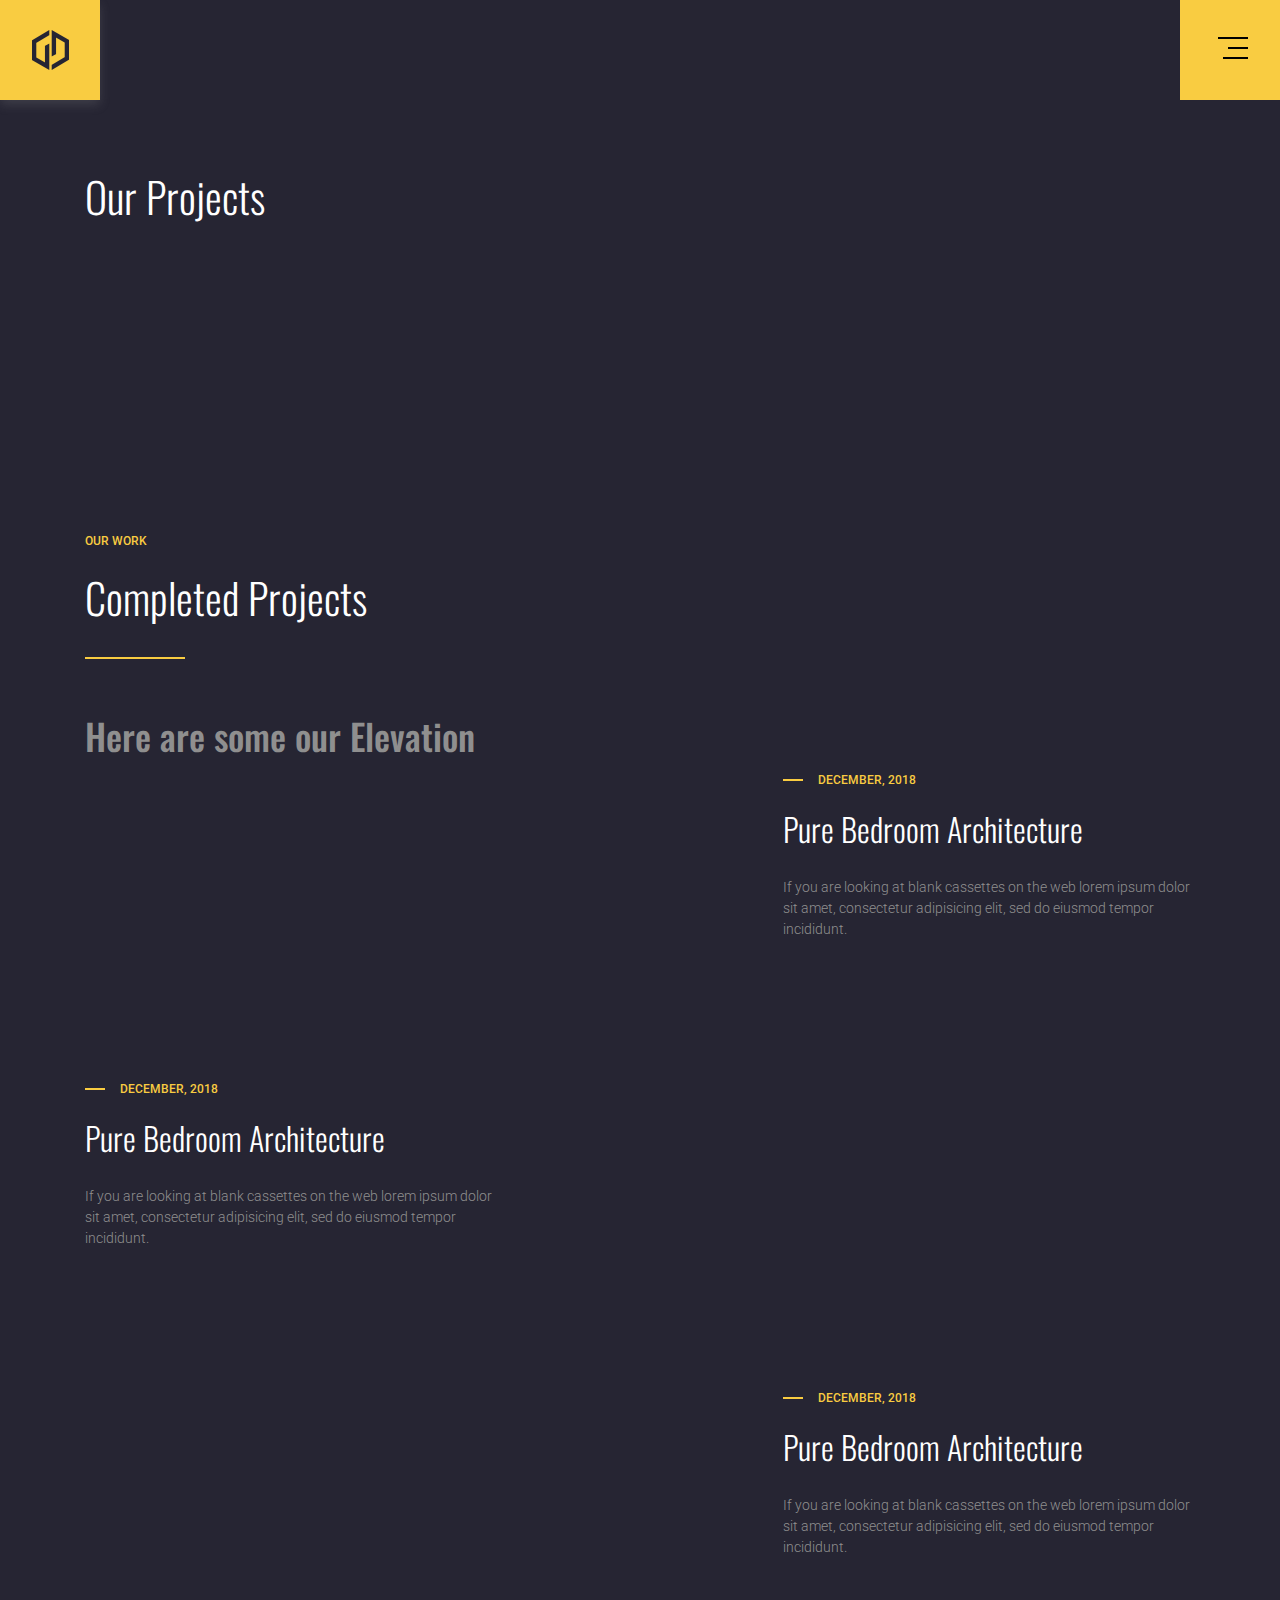
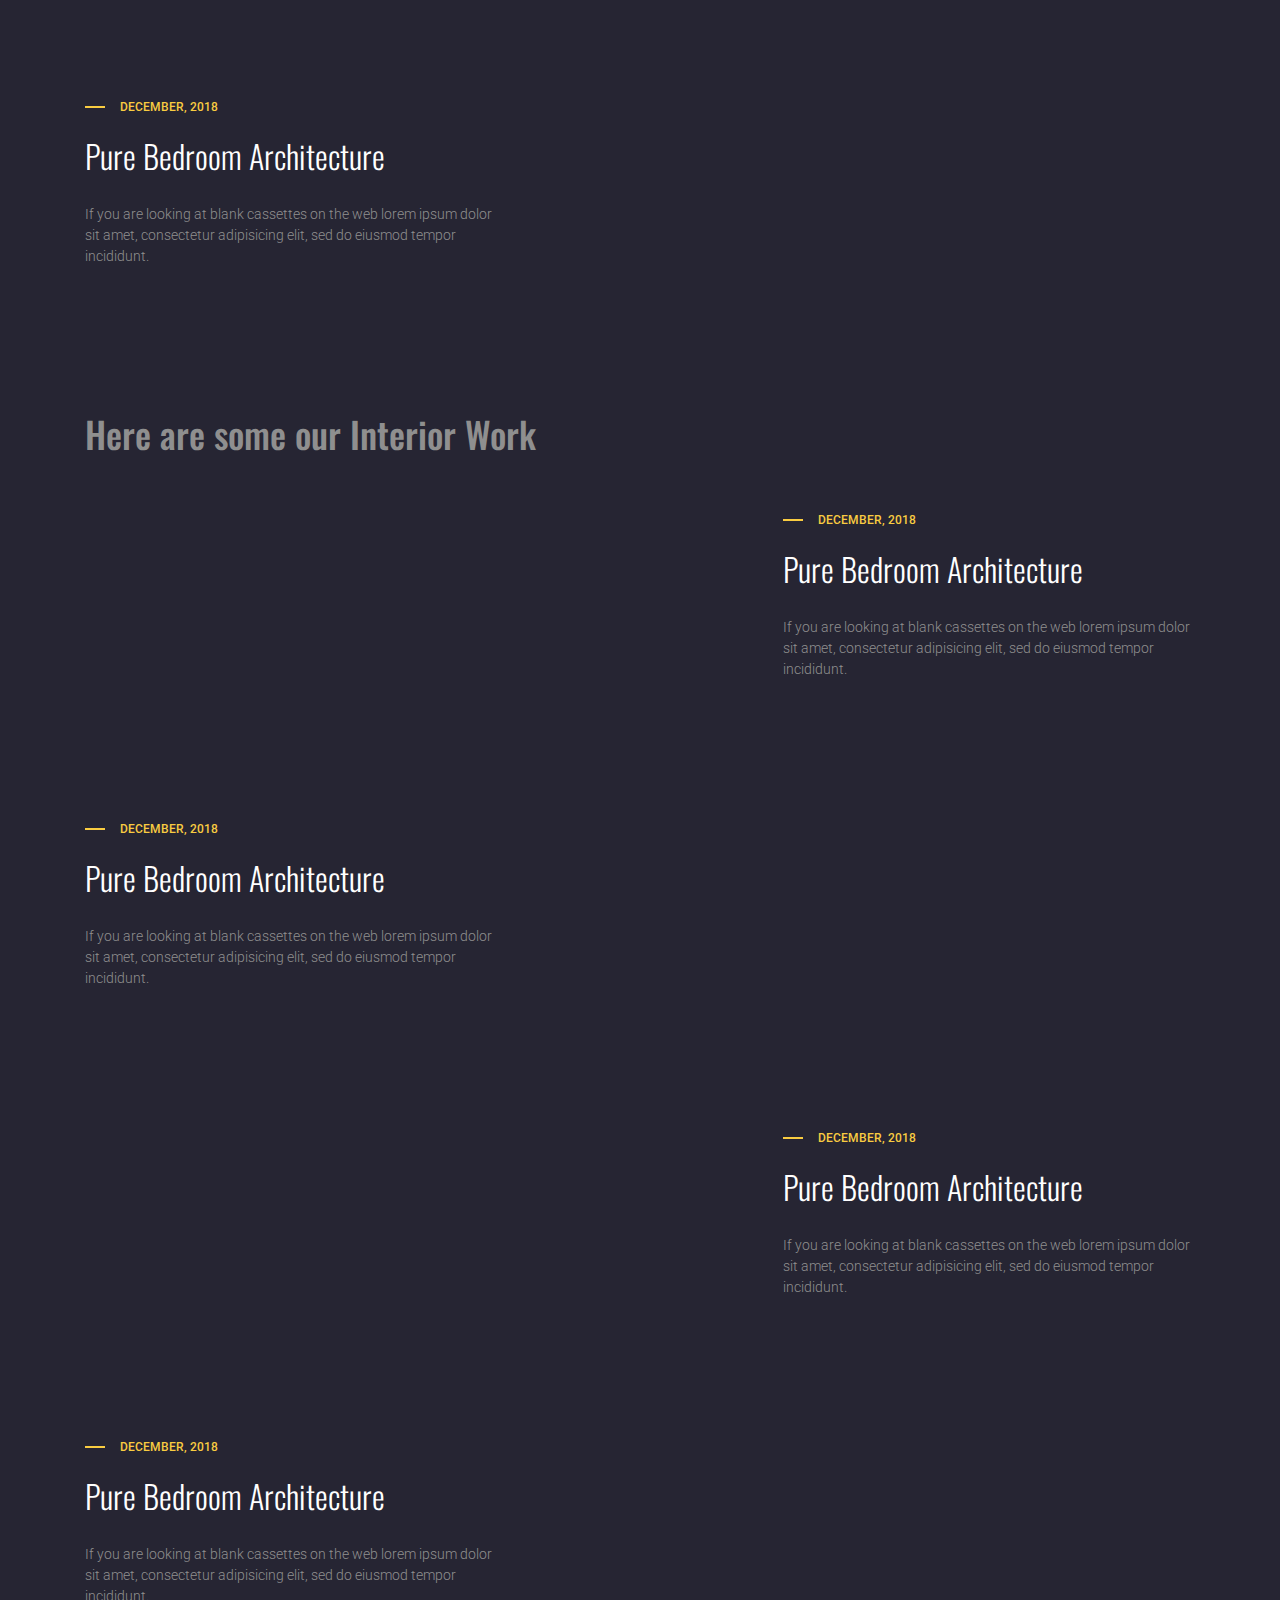
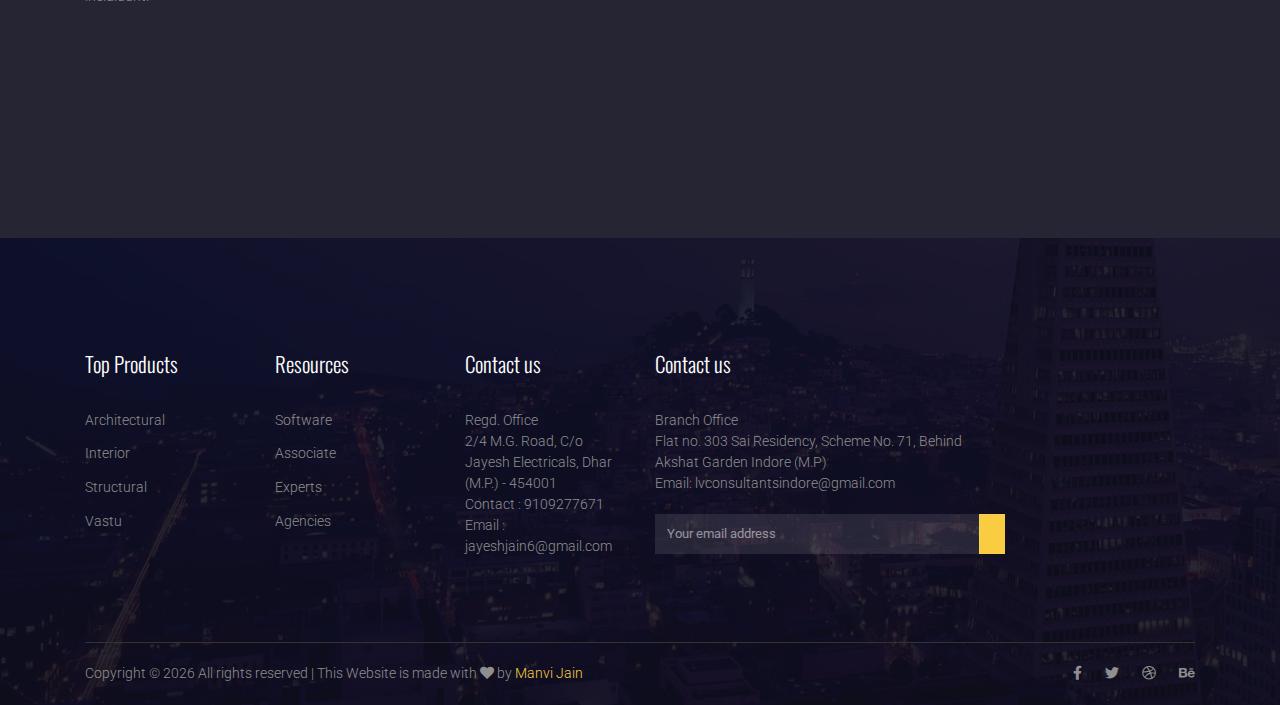
==== commit 1acc8fec: "updated3" ====
--- a/projects.html
+++ b/projects.html
@@ -1,46 +1,61 @@
 <!DOCTYPE html>
 <html lang="en">
-<head>
-  <meta charset="UTF-8">
-  <meta name="viewport" content="width=device-width, initial-scale=1.0">
-  <meta http-equiv="X-UA-Compatible" content="ie=edge">
-	<title>Projects</title>
-	<link href="https://fonts.googleapis.com/css?family=Oswald:300,400,500" rel="stylesheet">
-	<link href="https://fonts.googleapis.com/css?family=Roboto:300i,400,500" rel="stylesheet">
-
-	<link rel="stylesheet" href="vendor/themify-icons/themify-icons.css">
-	<link rel="stylesheet" href="https://cdn.linearicons.com/free/1.0.0/icon-font.min.css">
-	<link rel="stylesheet" href="https://use.fontawesome.com/releases/v5.6.3/css/all.css">
-	<link rel="stylesheet" href="vendor/owl-carousel/owl.theme.default.min.css">
-	<link rel="stylesheet" href="vendor/owl-carousel/owl.carousel.min.css">
-	<link rel="stylesheet" href="vendor/bootstrap/bootstrap.min.css">
-  <link rel="stylesheet" href="css/style.css">
-</head>
-<body>
-	<!-- ================Offcanvus Menu Area =================-->
-	<div class="side_menu">
-			<ul class="list menu_right">
-				<li>
-					<a href="index.html">Home</a>
-				</li>
-				<li>
-					<a href="about.html">About</a>
-				</li>
-				<li>
-					<a href="projects.html">Projects</a>
-				</li>
-				<li>
-					<a href="service.html">Service</a>
-				</li>
-				<li>
+  <head>
+    <meta charset="UTF-8" />
+    <meta name="viewport" content="width=device-width, initial-scale=1.0" />
+    <meta http-equiv="X-UA-Compatible" content="ie=edge" />
+    <title>Projects</title>
+    <link
+      href="https://fonts.googleapis.com/css?family=Oswald:300,400,500"
+      rel="stylesheet"
+    />
+    <link
+      href="https://fonts.googleapis.com/css?family=Roboto:300i,400,500"
+      rel="stylesheet"
+    />
+
+    <link rel="stylesheet" href="vendor/themify-icons/themify-icons.css" />
+    <link
+      rel="stylesheet"
+      href="https://cdn.linearicons.com/free/1.0.0/icon-font.min.css"
+    />
+    <link
+      rel="stylesheet"
+      href="https://use.fontawesome.com/releases/v5.6.3/css/all.css"
+    />
+    <link
+      rel="stylesheet"
+      href="vendor/owl-carousel/owl.theme.default.min.css"
+    />
+    <link rel="stylesheet" href="vendor/owl-carousel/owl.carousel.min.css" />
+    <link rel="stylesheet" href="vendor/bootstrap/bootstrap.min.css" />
+    <link rel="stylesheet" href="css/style.css" />
+  </head>
+  <body>
+    <!-- ================Offcanvus Menu Area =================-->
+    <div class="side_menu">
+      <ul class="list menu_right">
+        <li>
+          <a href="index.html">Home</a>
+        </li>
+        <li>
+          <a href="about.html">About</a>
+        </li>
+        <li>
+          <a href="projects.html">Projects</a>
+        </li>
+        <li>
+          <a href="service.html">Service</a>
+        </li>
+        <!-- <li>
 					<a href="#">Pages</a>
 					<ul class="list">
 						<li>
 							<a href="elements.html">Elements</a>
 						</li>
 					</ul>
-				</li>
-				<li>
+				</li> -->
+        <!-- <li>
 					<a href="#">Blog</a>
 					<ul class="list">
 						<li>
@@ -50,198 +65,329 @@
 							<a href="single-blog.html">Blog Details</a>
 						</li>
 					</ul>
-				</li>
-				<li>
-					<a href="contact.html">Contact</a>
-				</li>
-			</ul>
-	</div>
-	<!--================End Offcanvus Menu Area =================-->
-
-	<!--================Canvus Menu Area =================-->
-	<div class="canvus_menu">
-		<div class="container">
-			<div class="float-right">
-				<div class="toggle_icon" title="Menu Bar">
-					<span></span>
-				</div>
-			</div>
-		</div>
-	</div>
-	<!--================End Canvus Menu Area =================-->
-
-  <header class="hero-banner project-bg">
-    <a class="navbar-brand" href="index.html">
-      <img src="img/logo.png" alt="">
-    </a>
-    
-    <div class="container">
-      <h2 class="section-intro__subtitle">Our Projects</h2>
-      <div class="btn-group breadcrumb">
-        <a href="#/" class="btn">Home</a>
-        <span class="btn btn--rightBorder">Projects</span>
+				</li> -->
+        <li>
+          <a href="contact.html">Contact</a>
+        </li>
+      </ul>
+    </div>
+    <!--================End Offcanvus Menu Area =================-->
+
+    <!--================Canvus Menu Area =================-->
+    <div class="canvus_menu">
+      <div class="container">
+        <div class="float-right">
+          <div class="toggle_icon" title="Menu Bar">
+            <span></span>
+          </div>
+        </div>
       </div>
     </div>
-  </header>
-
-  <section class="portfolio section-margin">
-		<div class="container">
-			<div class="section-intro">
-				<h4 class="section-intro__title">OUR PORTFOLIO</h4>
-				<h2 class="section-intro__subtitle bottom-border">Latest Completed Projects</h2>
-			</div>
-
-			<div class="row align-items-end pb-md-5 mb-4">
-				<div class="col-md-7 mb-4 mb-md-0">
-					<div class="portfolio__img">
-						<img class="img-fluid" src="img/portfolio1.png" alt="">
-					</div>
-				</div>
-				<div class="col-md-5 mb-5 pl-xl-5">
-					<h4 class="section-intro__title left-border">December, 2018</h4>
-					<h2 class="section-intro__subtitle small">Pure Bedroom Architecture</h2>
-					<p>If you are looking at blank cassettes on the web lorem ipsum dolor sit amet, consectetur adipisicing elit, sed do eiusmod tempor incididunt.</p>
-
-					<a class="btn btn--rightBorder mt-3" href="#/">Read More</a>
-				</div>
-			</div>
-
-			<div class="row align-items-end pb-md-5 mb-4">
-				<div class="col-md-5 mb-5 pr-xl-5 order-2 order-md-1">
-					<h4 class="section-intro__title left-border">December, 2018</h4>
-					<h2 class="section-intro__subtitle small">Pure Bedroom Architecture</h2>
-					<p>If you are looking at blank cassettes on the web lorem ipsum dolor sit amet, consectetur adipisicing elit, sed do eiusmod tempor incididunt.</p>
-
-					<a class="btn btn--rightBorder mt-3" href="#/">Read More</a>
-				</div>
-				<div class="col-md-7 mb-4 mb-md-0 order-1 order-md-2">
-					<div class="portfolio__img">
-						<img class="img-fluid" src="img/portfolio2.png" alt="">
-					</div>
-				</div>
-			</div>
-
-			<div class="row align-items-end pb-md-5 mb-4">
-				<div class="col-md-7 mb-4 mb-md-0">
-					<div class="portfolio__img">
-						<img class="img-fluid" src="img/portfolio3.png" alt="">
-					</div>
-				</div>
-
-				<div class="col-md-5 mb-5 pl-xl-5">
-					<h4 class="section-intro__title left-border">December, 2018</h4>
-					<h2 class="section-intro__subtitle small">Pure Bedroom Architecture</h2>
-					<p>If you are looking at blank cassettes on the web lorem ipsum dolor sit amet, consectetur adipisicing elit, sed do eiusmod tempor incididunt.</p>
-
-					<a class="btn btn--rightBorder mt-3" href="#/">Read More</a>
-				</div>
-			</div>
-
-			<div class="row align-items-end pb-md-5 mb-4">
-				<div class="col-md-5 mb-5 pr-xl-5 order-2 order-md-1">
-					<h4 class="section-intro__title left-border">December, 2018</h4>
-					<h2 class="section-intro__subtitle small">Pure Bedroom Architecture</h2>
-					<p>If you are looking at blank cassettes on the web lorem ipsum dolor sit amet, consectetur adipisicing elit, sed do eiusmod tempor incididunt.</p>
-
-					<a class="btn btn--rightBorder mt-3" href="#/">Read More</a>
-				</div>
-
-				<div class="col-md-7 order-1 order-md-2 mb-4 mb-md-0">
-					<div class="portfolio__img">
-						<img class="img-fluid" src="img/portfolio4.png" alt="">
-					</div>
-				</div>
-			</div>
-
-			<div class="text-center pt-2">
-				<button class="btn btn--rightBorder btn--leftBorder">Load More Projects</button>
-			</div>
-		</div>
-	</section>
-
-	<footer class="footer footer-bg">
-		<div class="container">
-			<div class="row">
-				<div class="col-sm-4 col-lg-2 mb-4 mb-lg-0 text-center text-sm-left">
-					<h3 class="footer__title">Top Products</h3>
-					<ul class="footer__link">
-						<li><a href="#/">managed Website</a></li>
-						<li><a href="#/">Manage Reputation</a></li>
-						<li><a href="#/">power Tools</a></li>
-						<li><a href="#/">Marketing Service</a></li>
-					</ul>
-				</div>
-				<div class="col-sm-4 col-lg-2 mb-4 mb-lg-0 text-center text-sm-left">
-					<h3 class="footer__title">Quick Links</h3>
-					<ul class="footer__link">
-						<li><a href="#/">Jobs</a></li>
-						<li><a href="#/">Brand Assets</a></li>
-						<li><a href="#/">Investor Relations</a></li>
-						<li><a href="#/">Terms of Service</a></li>
-					</ul>
-				</div>
-				<div class="col-sm-4 col-lg-2 mb-4 mb-lg-0 text-center text-sm-left">
-					<h3 class="footer__title">Features</h3>
-					<ul class="footer__link">
-						<li><a href="#/">Jobs</a></li>
-						<li><a href="#/">Brand Assets</a></li>
-						<li><a href="#/">Investor Relations</a></li>
-						<li><a href="#/">Terms of Service</a></li>
-					</ul>
-				</div>
-				<div class="col-sm-4 col-lg-2 mb-4 mb-lg-0 text-center text-sm-left">
-					<h3 class="footer__title">Resources</h3>
-					<ul class="footer__link">
-						<li><a href="#/">Guides</a></li>
-						<li><a href="#/">Research</a></li>
-						<li><a href="#/">Experts</a></li>
-						<li><a href="#/">Agencies</a></li>
-					</ul>
-				</div>
-				<div class="col-sm-8 col-lg-4 mb-4 mb-lg-0 text-center text-sm-left">
-					<h3 class="footer__title">Newsletter</h3>
-					<p>You can trust us. we only send promo offers,</p>
-					<form action="" class="form-subscribe">
-						<div class="input-group">
-							<input type="email" class="form-control" placeholder="Your email address" required>
-							<div class="input-group-append">
-								<button class="btn-append" type="submit"><i class="lnr lnr-arrow-right"></i></button>
-							</div>
-						</div>
-					</form>
-				</div>
-			</div>
-			<div class="d-sm-flex justify-content-between footer__bottom top-border">
-				<p><!-- Link back to Colorlib can't be removed. Template is licensed under CC BY 3.0. -->
-Copyright &copy;<script>document.write(new Date().getFullYear());</script> All rights reserved | This template is made with <i class="fa fa-heart" aria-hidden="true"></i> by <a href="https://colorlib.com" target="_blank">Colorlib</a>
-<!-- Link back to Colorlib can't be removed. Template is licensed under CC BY 3.0. --></p>
-				<ul class="social-icons mt-2 mt-sm-0">
-					<li><a href="#/"><i class="fab fa-facebook-f"></i></a></li>
-					<li><a href="#/"><i class="fab fa-twitter"></i></a></li>
-					<li><a href="#/"><i class="fab fa-dribbble"></i></a></li>
-					<li><a href="#/"><i class="fab fa-behance"></i></a></li>					
-				</ul>
-			</div>
-		</div>
-	</footer>
-
-
-
-	<script src="vendor/jquery/jquery-3.2.1.min.js"></script>	
-	<script src="vendor/bootstrap/bootstrap.bundle.min.js"></script>
-	<script src="vendor/owl-carousel/owl.carousel.min.js"></script>
-
-	<script>
-		var dropToggle = $('.menu_right > li').has('ul').children('a');
-		dropToggle.on('click', function() {
-			dropToggle.not(this).closest('li').find('ul').slideUp(200);
-			$(this).closest('li').children('ul').slideToggle(200);
-			return false;
-		});
-
-		$( ".toggle_icon" ).on('click', function() {
-			$( 'body' ).toggleClass( "open" );
-		});
-	</script>
-</body>
-</html>+    <!--================End Canvus Menu Area =================-->
+
+    <header class="hero-banner project-bg1">
+      <a class="navbar-brand" href="index.html">
+        <img src="img/logo.png" alt="" />
+      </a>
+
+      <div class="container">
+        <h2 class="section-intro__subtitle">Our Projects</h2>
+        <!-- <div class="btn-group breadcrumb">
+          <a href="#/" class="btn">Home</a>
+          <span class="btn btn--rightBorder">Projects</span>
+        </div> -->
+      </div>
+    </header>
+
+    <section class="portfolio section-margin">
+      <div class="container">
+        <div class="section-intro">
+          <h4 class="section-intro__title">OUR WORK</h4>
+          <h2 class="section-intro__subtitle bottom-border">
+            Completed Projects
+          </h2>
+          <h1>Here are some our Elevation</h1>
+        </div>
+
+        <div class="row align-items-end pb-md-5 mb-4">
+          <div class="col-md-7 mb-4 mb-md-0">
+            <div class="portfolio__img">
+              <img class="img-fluid" src="img/portfolio1.jpg" alt="" />
+            </div>
+          </div>
+          <div class="col-md-5 mb-5 pl-xl-5">
+            <h4 class="section-intro__title left-border">December, 2018</h4>
+            <h2 class="section-intro__subtitle small">
+              Pure Bedroom Architecture
+            </h2>
+            <p>
+              If you are looking at blank cassettes on the web lorem ipsum dolor
+              sit amet, consectetur adipisicing elit, sed do eiusmod tempor
+              incididunt.
+            </p>
+
+            <!-- <a class="btn btn--rightBorder mt-3" href="#/">Read More</a> -->
+          </div>
+        </div>
+
+        <div class="row align-items-end pb-md-5 mb-4">
+          <div class="col-md-5 mb-5 pr-xl-5 order-2 order-md-1">
+            <h4 class="section-intro__title left-border">December, 2018</h4>
+            <h2 class="section-intro__subtitle small">
+              Pure Bedroom Architecture
+            </h2>
+            <p>
+              If you are looking at blank cassettes on the web lorem ipsum dolor
+              sit amet, consectetur adipisicing elit, sed do eiusmod tempor
+              incididunt.
+            </p>
+
+            <!-- <a class="btn btn--rightBorder mt-3" href="#/">Read More</a> -->
+          </div>
+          <div class="col-md-7 mb-4 mb-md-0 order-1 order-md-2">
+            <div class="portfolio__img">
+              <img class="img-fluid" src="img/portfolio2.jpg" alt="" />
+            </div>
+          </div>
+        </div>
+
+        <div class="row align-items-end pb-md-5 mb-4">
+          <div class="col-md-7 mb-4 mb-md-0">
+            <div class="portfolio__img">
+              <img class="img-fluid" src="img/portfolio05.jpg" alt="" />
+            </div>
+          </div>
+
+          <div class="col-md-5 mb-5 pl-xl-5">
+            <h4 class="section-intro__title left-border">December, 2018</h4>
+            <h2 class="section-intro__subtitle small">
+              Pure Bedroom Architecture
+            </h2>
+            <p>
+              If you are looking at blank cassettes on the web lorem ipsum dolor
+              sit amet, consectetur adipisicing elit, sed do eiusmod tempor
+              incididunt.
+            </p>
+          </div>
+        </div>
+
+        <div class="row align-items-end pb-md-5 mb-4">
+          <div class="col-md-5 mb-5 pr-xl-5 order-2 order-md-1">
+            <h4 class="section-intro__title left-border">December, 2018</h4>
+            <h2 class="section-intro__subtitle small">
+              Pure Bedroom Architecture
+            </h2>
+            <p>
+              If you are looking at blank cassettes on the web lorem ipsum dolor
+              sit amet, consectetur adipisicing elit, sed do eiusmod tempor
+              incididunt.
+            </p>
+          </div>
+
+          <div class="col-md-7 order-1 order-md-2 mb-4 mb-md-0">
+            <div class="portfolio__img">
+              <img class="img-fluid" src="img/portfolio06.jpg" alt="" />
+            </div>
+          </div>
+        </div>
+        <h1>Here are some our Interior Work</h1>
+        <br />
+        <br />
+
+        <div class="row align-items-end pb-md-5 mb-4">
+          <div class="col-md-7 mb-4 mb-md-0">
+            <div class="portfolio__img">
+              <img class="img-fluid" src="img/portfolio3.jpg" alt="" />
+            </div>
+          </div>
+          <div class="col-md-5 mb-5 pl-xl-5">
+            <h4 class="section-intro__title left-border">December, 2018</h4>
+            <h2 class="section-intro__subtitle small">
+              Pure Bedroom Architecture
+            </h2>
+            <p>
+              If you are looking at blank cassettes on the web lorem ipsum dolor
+              sit amet, consectetur adipisicing elit, sed do eiusmod tempor
+              incididunt.
+            </p>
+          </div>
+        </div>
+
+        <div class="row align-items-end pb-md-5 mb-4">
+          <div class="col-md-5 mb-5 pr-xl-5 order-2 order-md-1">
+            <h4 class="section-intro__title left-border">December, 2018</h4>
+            <h2 class="section-intro__subtitle small">
+              Pure Bedroom Architecture
+            </h2>
+            <p>
+              If you are looking at blank cassettes on the web lorem ipsum dolor
+              sit amet, consectetur adipisicing elit, sed do eiusmod tempor
+              incididunt.
+            </p>
+          </div>
+
+          <div class="col-md-7 order-1 order-md-2 mb-4 mb-md-0">
+            <div class="portfolio__img">
+              <img class="img-fluid" src="img/portfolio4.jpg" alt="" />
+            </div>
+          </div>
+        </div>
+
+        <div class="row align-items-end pb-md-5 mb-4">
+          <div class="col-md-7 mb-4 mb-md-0">
+            <div class="portfolio__img">
+              <img class="img-fluid" src="img/portfolio7.jpg" alt="" />
+            </div>
+          </div>
+          <div class="col-md-5 mb-5 pl-xl-5">
+            <h4 class="section-intro__title left-border">December, 2018</h4>
+            <h2 class="section-intro__subtitle small">
+              Pure Bedroom Architecture
+            </h2>
+            <p>
+              If you are looking at blank cassettes on the web lorem ipsum dolor
+              sit amet, consectetur adipisicing elit, sed do eiusmod tempor
+              incididunt.
+            </p>
+          </div>
+        </div>
+
+        <div class="row align-items-end pb-md-5 mb-4">
+          <div class="col-md-5 mb-5 pr-xl-5 order-2 order-md-1">
+            <h4 class="section-intro__title left-border">December, 2018</h4>
+            <h2 class="section-intro__subtitle small">
+              Pure Bedroom Architecture
+            </h2>
+            <p>
+              If you are looking at blank cassettes on the web lorem ipsum dolor
+              sit amet, consectetur adipisicing elit, sed do eiusmod tempor
+              incididunt.
+            </p>
+
+            <!-- <a class="btn btn--rightBorder mt-3" href="#/">Read More</a> -->
+          </div>
+
+          <div class="col-md-7 order-1 order-md-2 mb-4 mb-md-0">
+            <div class="portfolio__img">
+              <img class="img-fluid" src="img/portfolio8.jpg" alt="" />
+            </div>
+          </div>
+        </div>
+      </div>
+    </section>
+
+    <footer class="footer footer-bg">
+      <div class="container">
+        <div class="row">
+          <div class="col-sm-4 col-lg-2 mb-4 mb-lg-0 text-left">
+            <h3 class="footer__title">Top Products</h3>
+            <ul class="footer__link">
+              <li><a href="#/">Architectural</a></li>
+              <li><a href="#/">Interior</a></li>
+              <li><a href="#/">Structural</a></li>
+              <li><a href="#/">vastu</a></li>
+            </ul>
+          </div>
+          <!-- <div class="col-sm-4 col-lg-2 mb-4 mb-lg-0 text-left">
+            <h3 class="footer__title">Quick Links</h3>
+            <ul class="footer__link">
+              <li><a href="#/">software</a></li>
+              <li><a href="#/">Associate</a></li>
+              <li><a href="#/">Investor Relations</a></li>
+              <li><a href="#/">Terms of Service</a></li>
+            </ul>
+          </div> -->
+
+          <div class="col-sm-4 col-lg-2 mb-4 mb-lg-0 text-left">
+            <h3 class="footer__title">Resources</h3>
+            <ul class="footer__link">
+              <li><a href="#/">Software</a></li>
+              <li><a href="#/">Associate</a></li>
+              <li><a href="#/">Experts</a></li>
+              <li><a href="#/">Agencies</a></li>
+            </ul>
+          </div>
+          <div class="col-sm-4 col-lg-2 mb-4 mb-lg-0 text-left">
+            <h3 class="footer__title">Contact us</h3>
+            <p>
+              Regd. Office <br />
+              2/4 M.G. Road, C/o Jayesh Electricals, Dhar (M.P.) - 454001 <br />
+              Contact : 9109277671 <br />
+              Email : jayeshjain6@gmail.com <br />
+            </p>
+          </div>
+
+          <div class="col-sm-8 col-lg-4 mb-4 mb-lg-0 text-left">
+            <h3 class="footer__title">Contact us</h3>
+            <p>
+              Branch Office <br />Flat no. 303 Sai Residency, Scheme No. 71,
+              Behind Akshat Garden Indore (M.P) <br />
+              Email: lvconsultantsindore@gmail.com
+            </p>
+            <form action="" class="form-subscribe">
+              <div class="input-group">
+                <input
+                  type="email"
+                  class="form-control"
+                  placeholder="Your email address"
+                  required
+                />
+                <div class="input-group-append">
+                  <button class="btn-append" type="submit">
+                    <i class="lnr lnr-arrow-right"></i>
+                  </button>
+                </div>
+              </div>
+            </form>
+          </div>
+        </div>
+        <div
+          class="d-sm-flex justify-content-between footer__bottom top-border"
+        >
+          <p>
+            <!-- Link back to Colorlib can't be removed. Template is licensed under CC BY 3.0. -->
+            Copyright &copy;
+            <script>
+              document.write(new Date().getFullYear());
+            </script>
+            All rights reserved | This Website is made with
+            <i class="fa fa-heart" aria-hidden="true"></i> by
+            <a href="https://colorlib.com" target="_blank">Manvi Jain</a>
+            <!-- Link back to Colorlib can't be removed. Template is licensed under CC BY 3.0. -->
+          </p>
+          <ul class="social-icons mt-2 mt-sm-0">
+            <li>
+              <a href="#/"><i class="fab fa-facebook-f"></i></a>
+            </li>
+            <li>
+              <a href="#/"><i class="fab fa-twitter"></i></a>
+            </li>
+            <li>
+              <a href="#/"><i class="fab fa-dribbble"></i></a>
+            </li>
+            <li>
+              <a href="#/"><i class="fab fa-behance"></i></a>
+            </li>
+          </ul>
+        </div>
+      </div>
+    </footer>
+
+    <script src="vendor/jquery/jquery-3.2.1.min.js"></script>
+    <script src="vendor/bootstrap/bootstrap.bundle.min.js"></script>
+    <script src="vendor/owl-carousel/owl.carousel.min.js"></script>
+
+    <script>
+      var dropToggle = $(".menu_right > li").has("ul").children("a");
+      dropToggle.on("click", function () {
+        dropToggle.not(this).closest("li").find("ul").slideUp(200);
+        $(this).closest("li").children("ul").slideToggle(200);
+        return false;
+      });
+
+      $(".toggle_icon").on("click", function () {
+        $("body").toggleClass("open");
+      });
+    </script>
+  </body>
+</html>
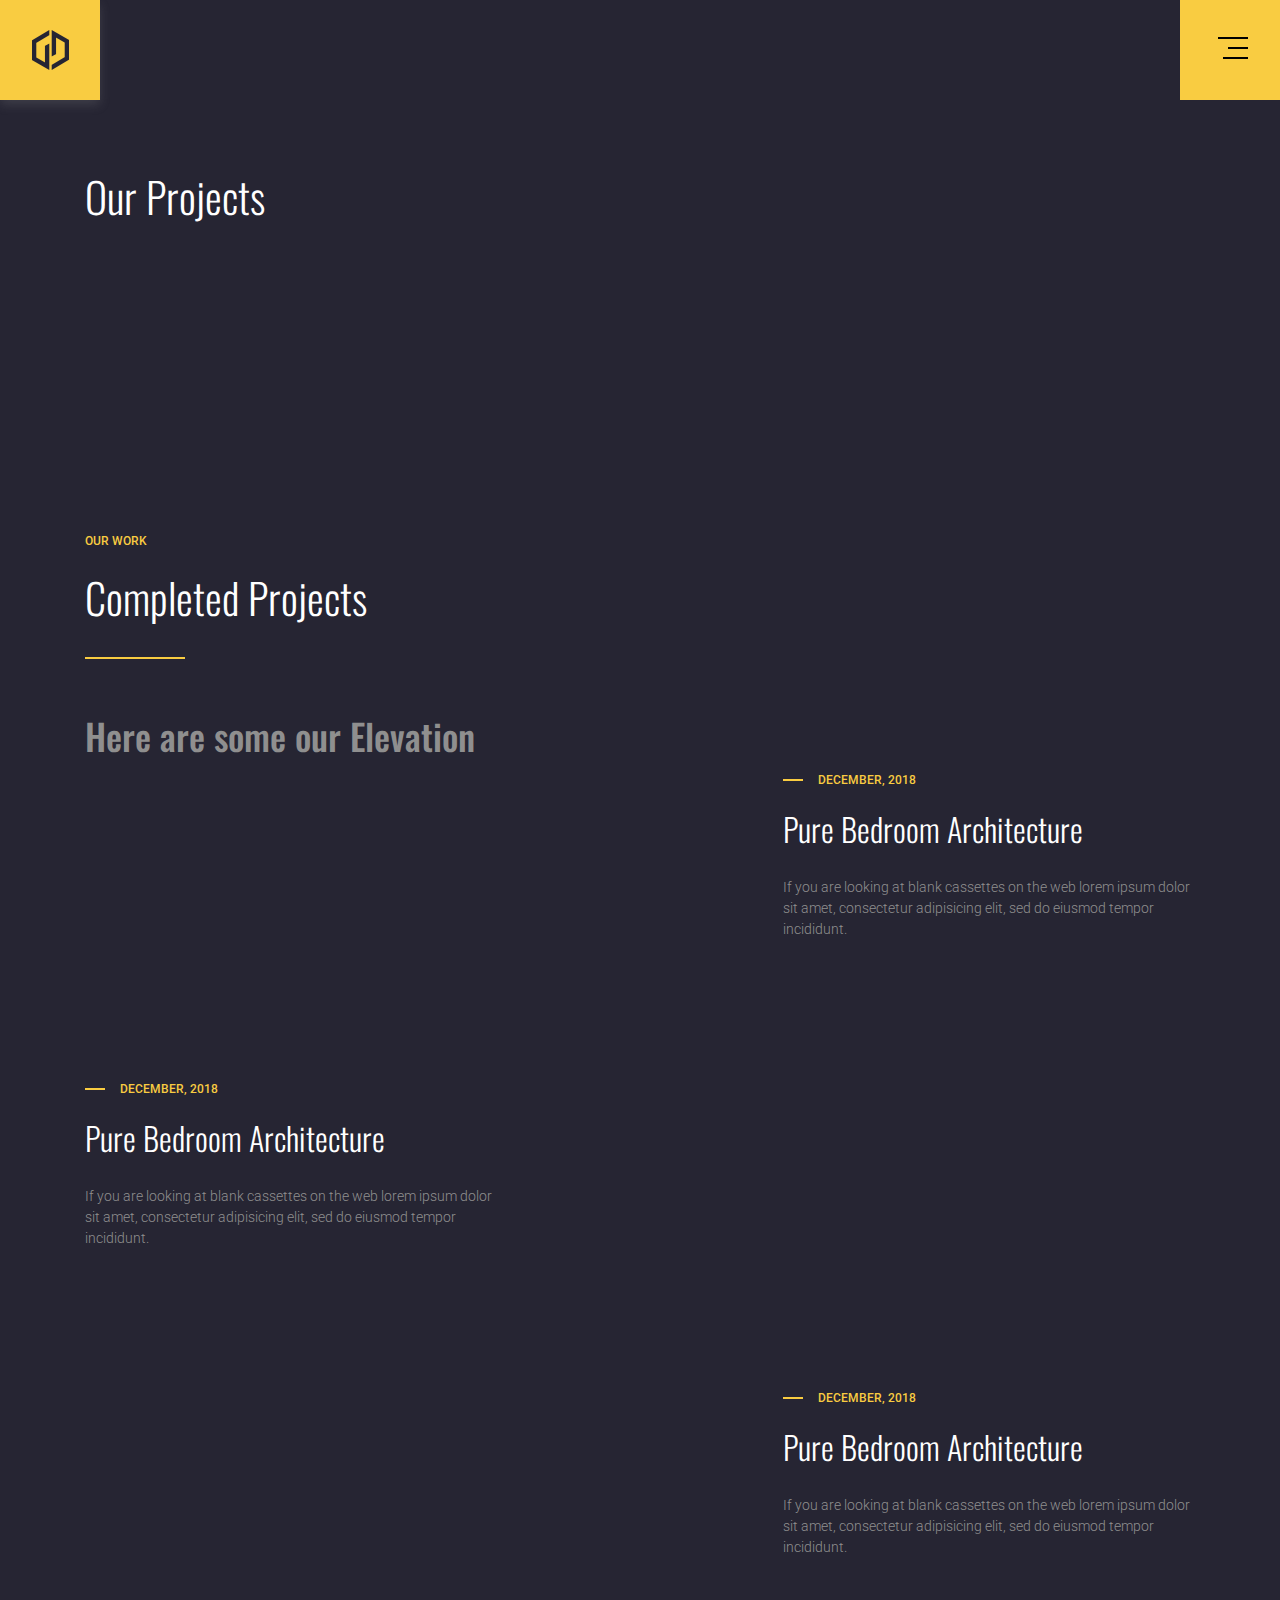
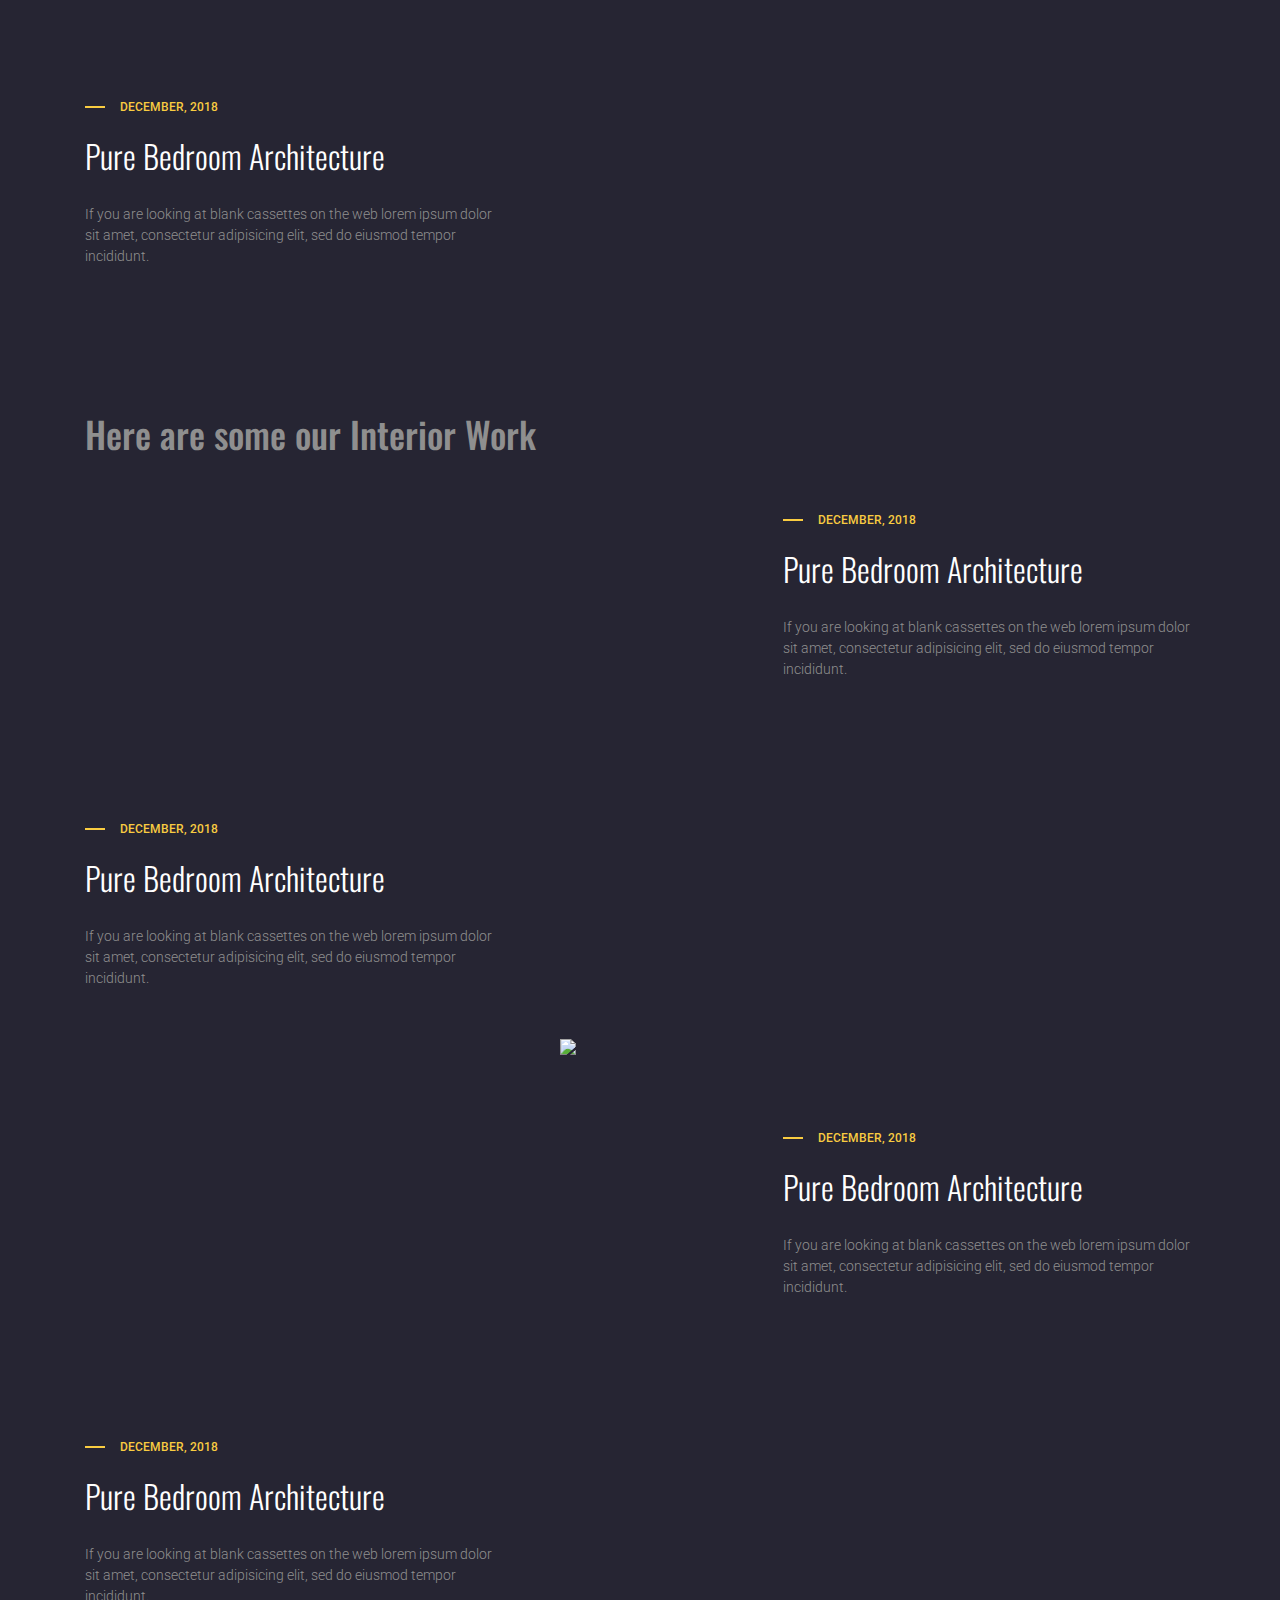
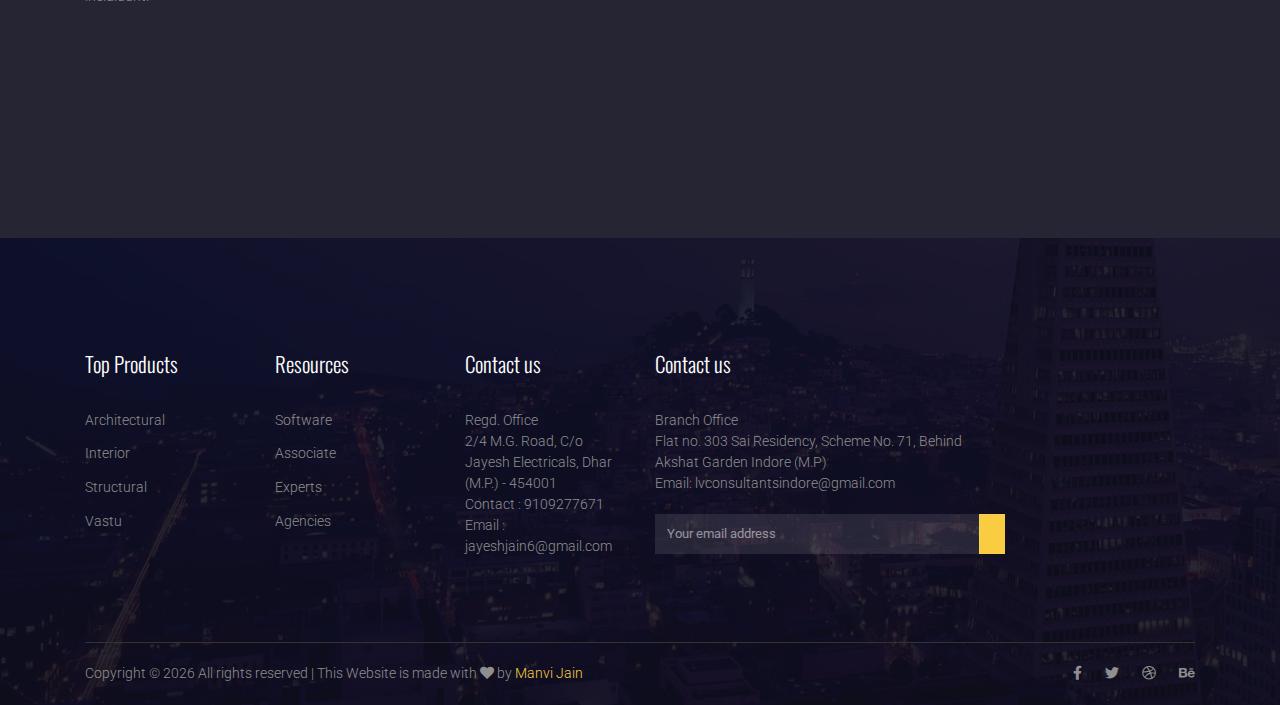
==== commit c2f13147: "updated4" ====
--- a/projects.html
+++ b/projects.html
@@ -197,7 +197,7 @@
         <div class="row align-items-end pb-md-5 mb-4">
           <div class="col-md-7 mb-4 mb-md-0">
             <div class="portfolio__img">
-              <img class="img-fluid" src="img/portfolio3.jpg" alt="" />
+              <img class="img-fluid" src="img/portfolio3.JPG" alt="" />
             </div>
           </div>
           <div class="col-md-5 mb-5 pl-xl-5">
@@ -228,7 +228,7 @@
 
           <div class="col-md-7 order-1 order-md-2 mb-4 mb-md-0">
             <div class="portfolio__img">
-              <img class="img-fluid" src="img/portfolio4.jpg" alt="" />
+              <img class="img-fluid" src="img/portfolio4.JPG alt="" />
             </div>
           </div>
         </div>
@@ -236,7 +236,7 @@
         <div class="row align-items-end pb-md-5 mb-4">
           <div class="col-md-7 mb-4 mb-md-0">
             <div class="portfolio__img">
-              <img class="img-fluid" src="img/portfolio7.jpg" alt="" />
+              <img class="img-fluid" src="img/portfolio7.JPG" alt="" />
             </div>
           </div>
           <div class="col-md-5 mb-5 pl-xl-5">
@@ -269,7 +269,7 @@
 
           <div class="col-md-7 order-1 order-md-2 mb-4 mb-md-0">
             <div class="portfolio__img">
-              <img class="img-fluid" src="img/portfolio8.jpg" alt="" />
+              <img class="img-fluid" src="img/portfolio8.JPG" alt="" />
             </div>
           </div>
         </div>
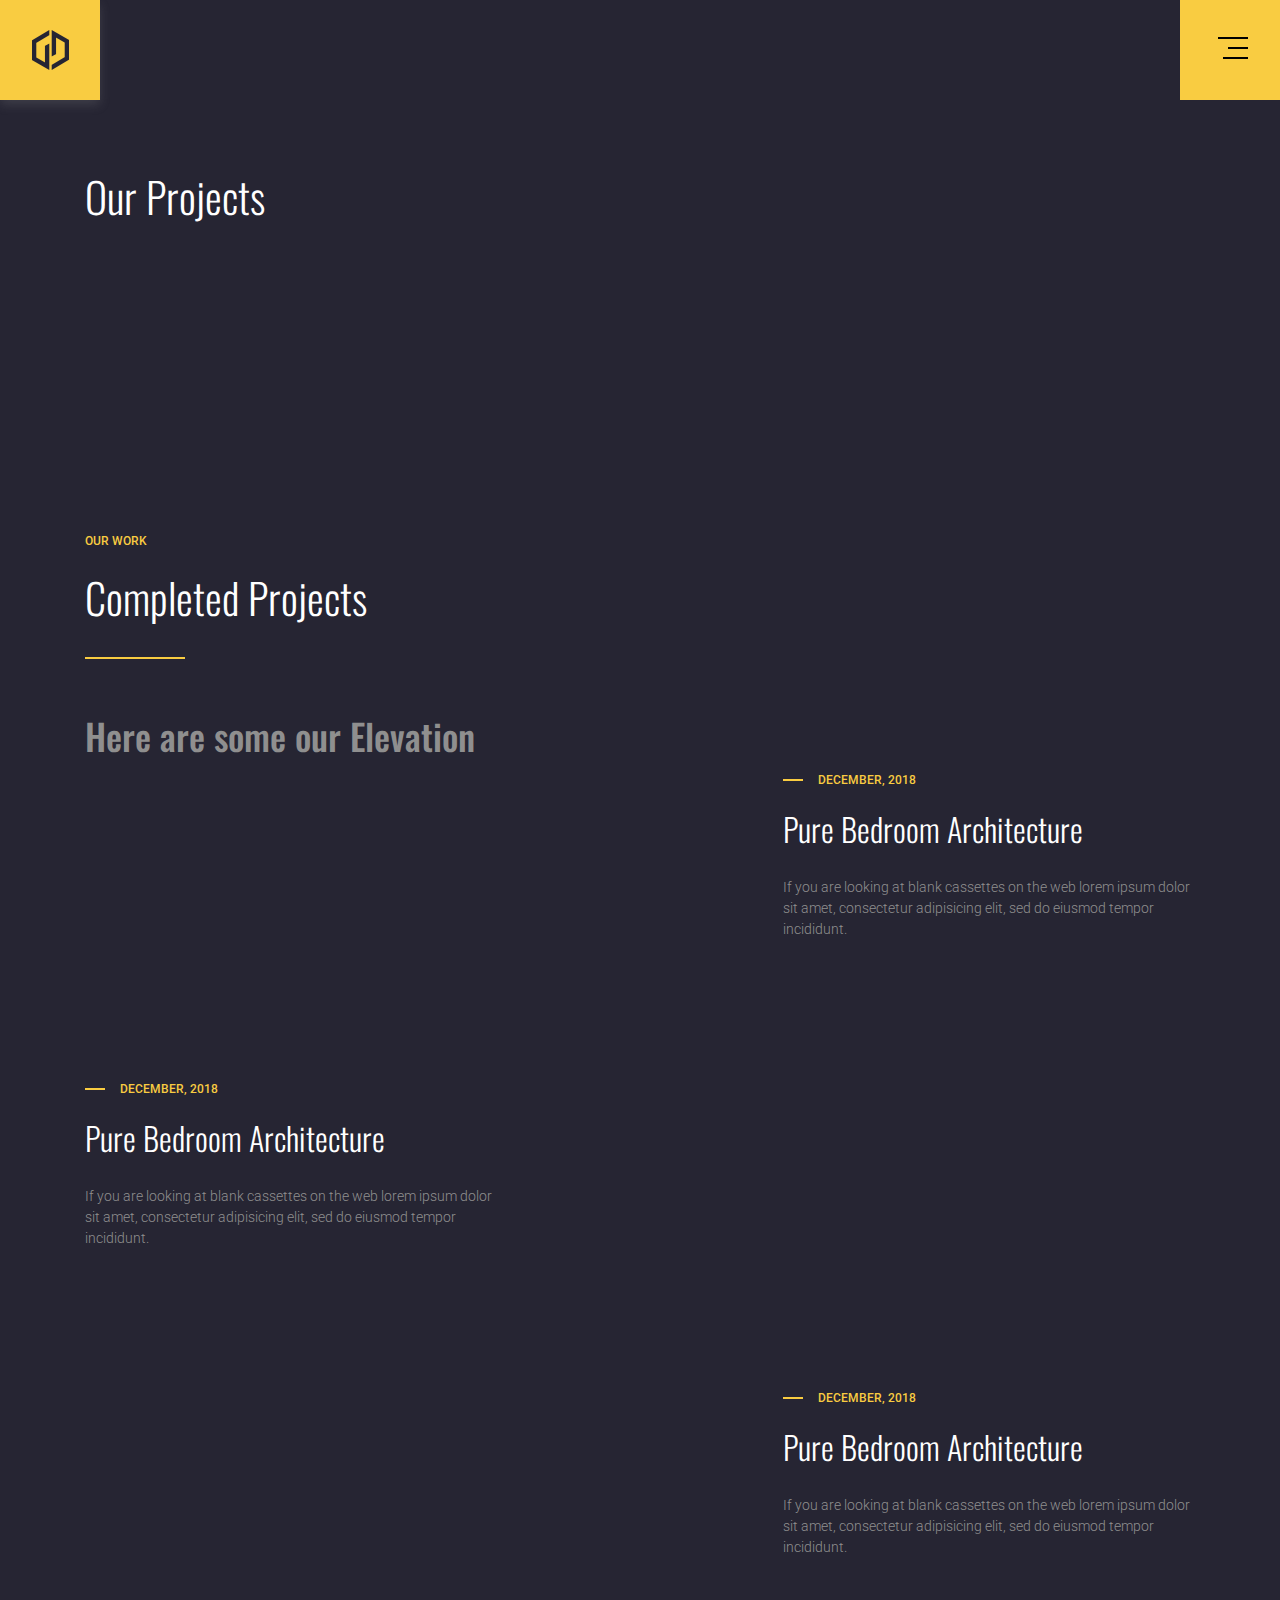
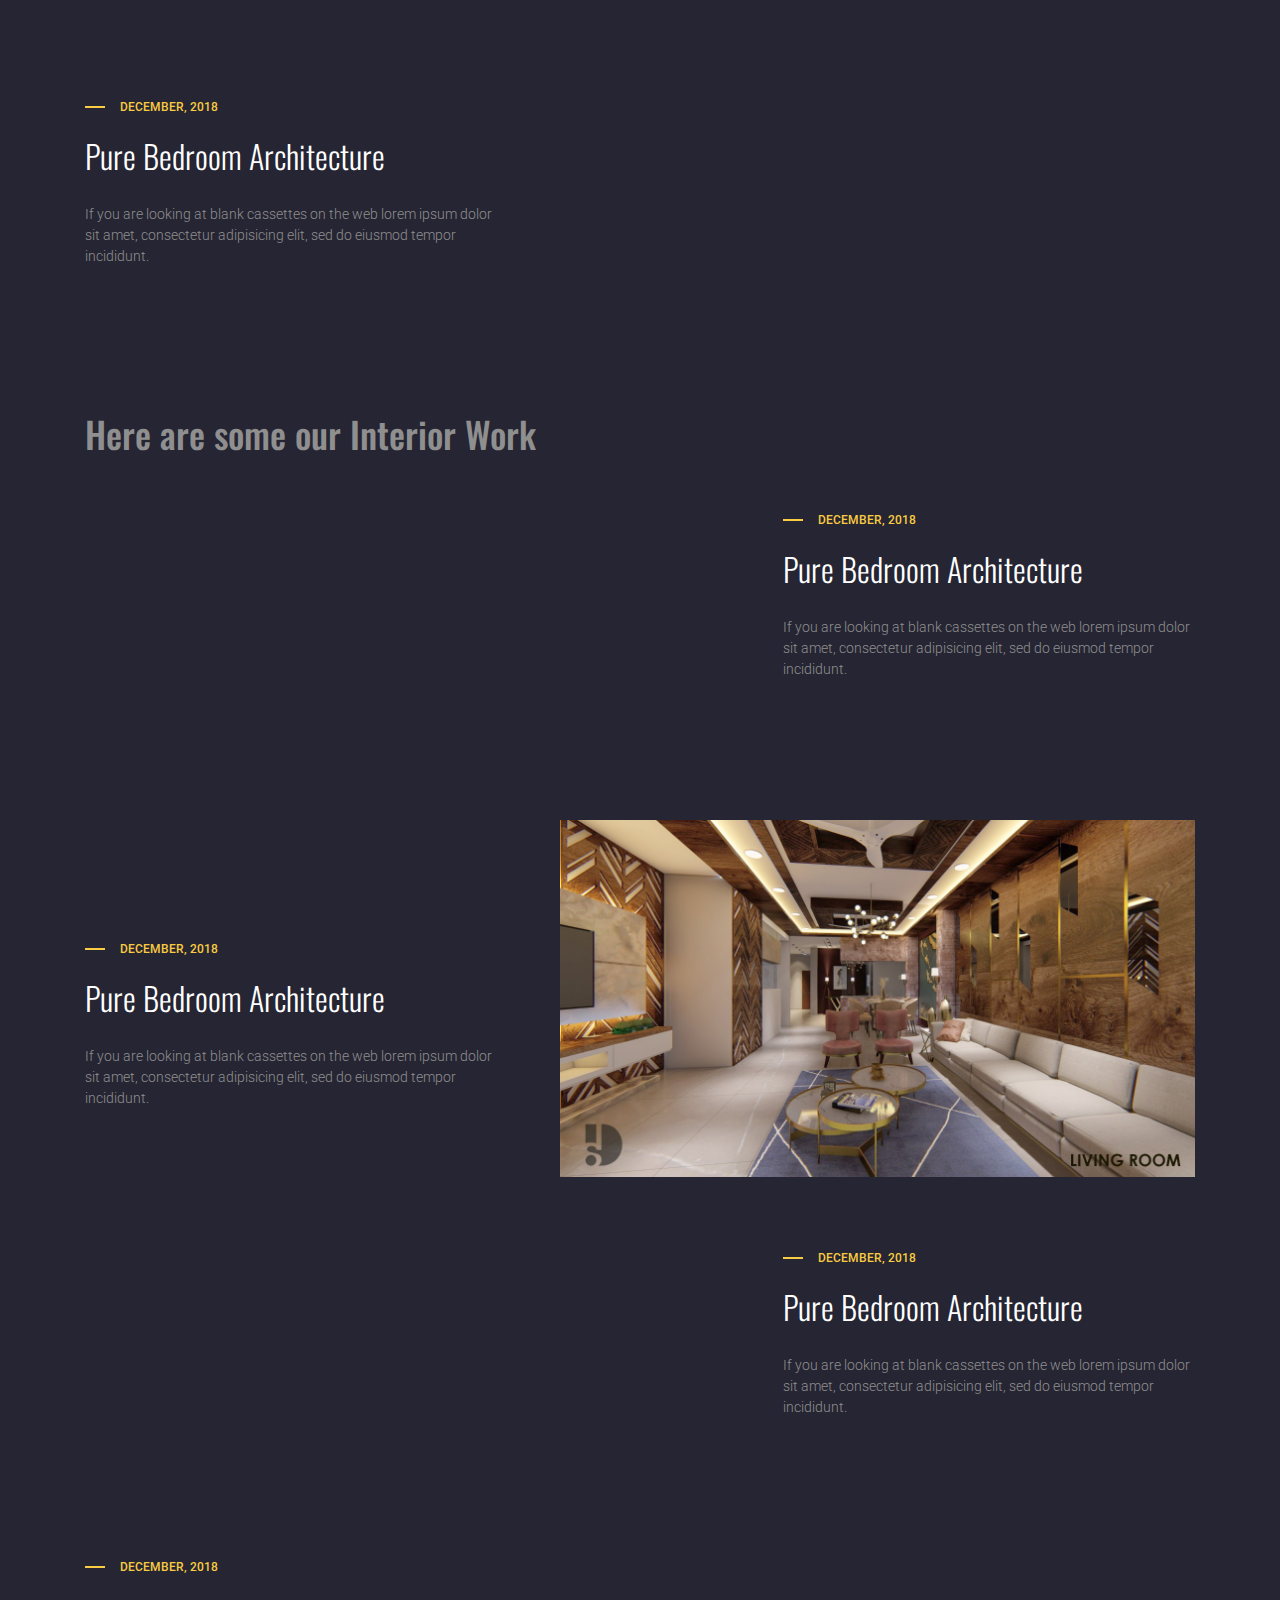
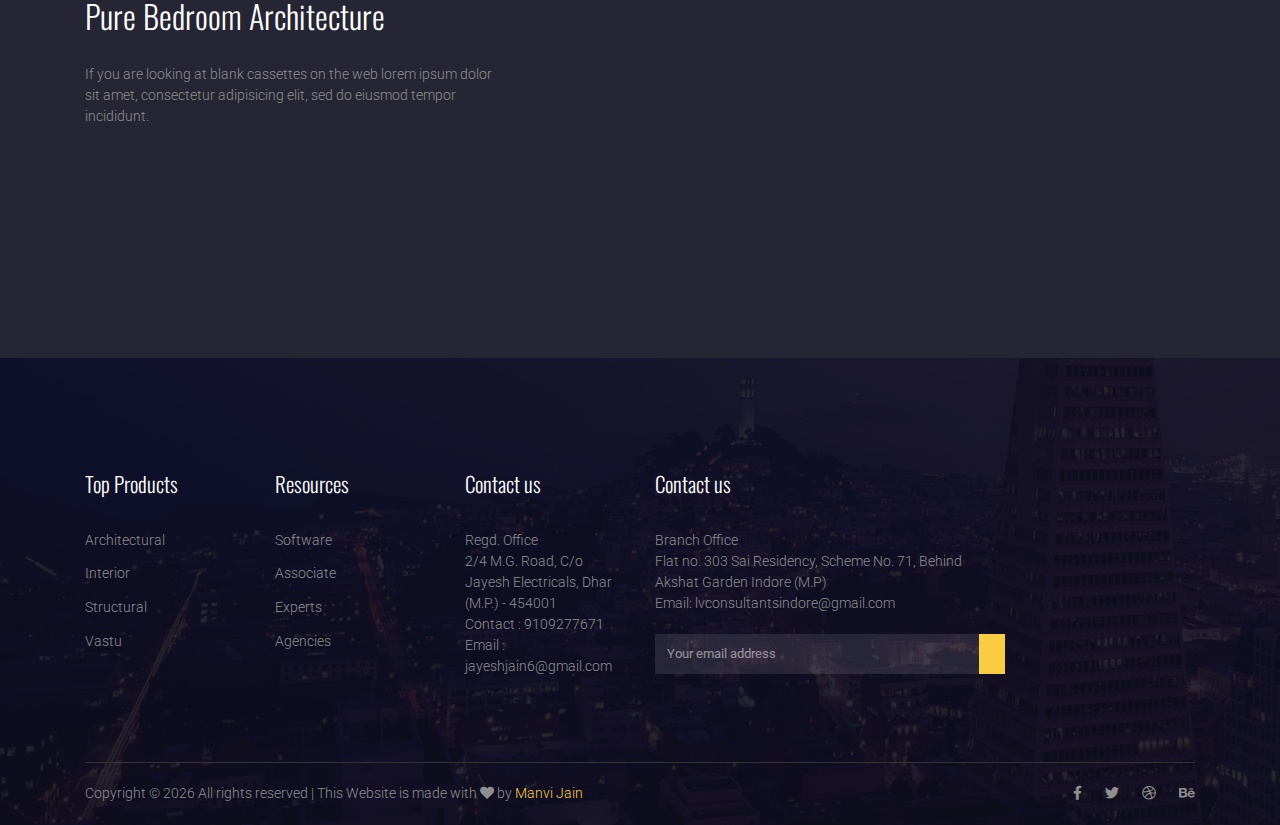
==== commit 8001d670: "edited" ====
--- a/projects.html
+++ b/projects.html
@@ -228,7 +228,7 @@
 
           <div class="col-md-7 order-1 order-md-2 mb-4 mb-md-0">
             <div class="portfolio__img">
-              <img class="img-fluid" src="img/portfolio4.JPG alt="" />
+              <img class="img-fluid" src="img/portfolio04.JPG" alt="" />
             </div>
           </div>
         </div>
